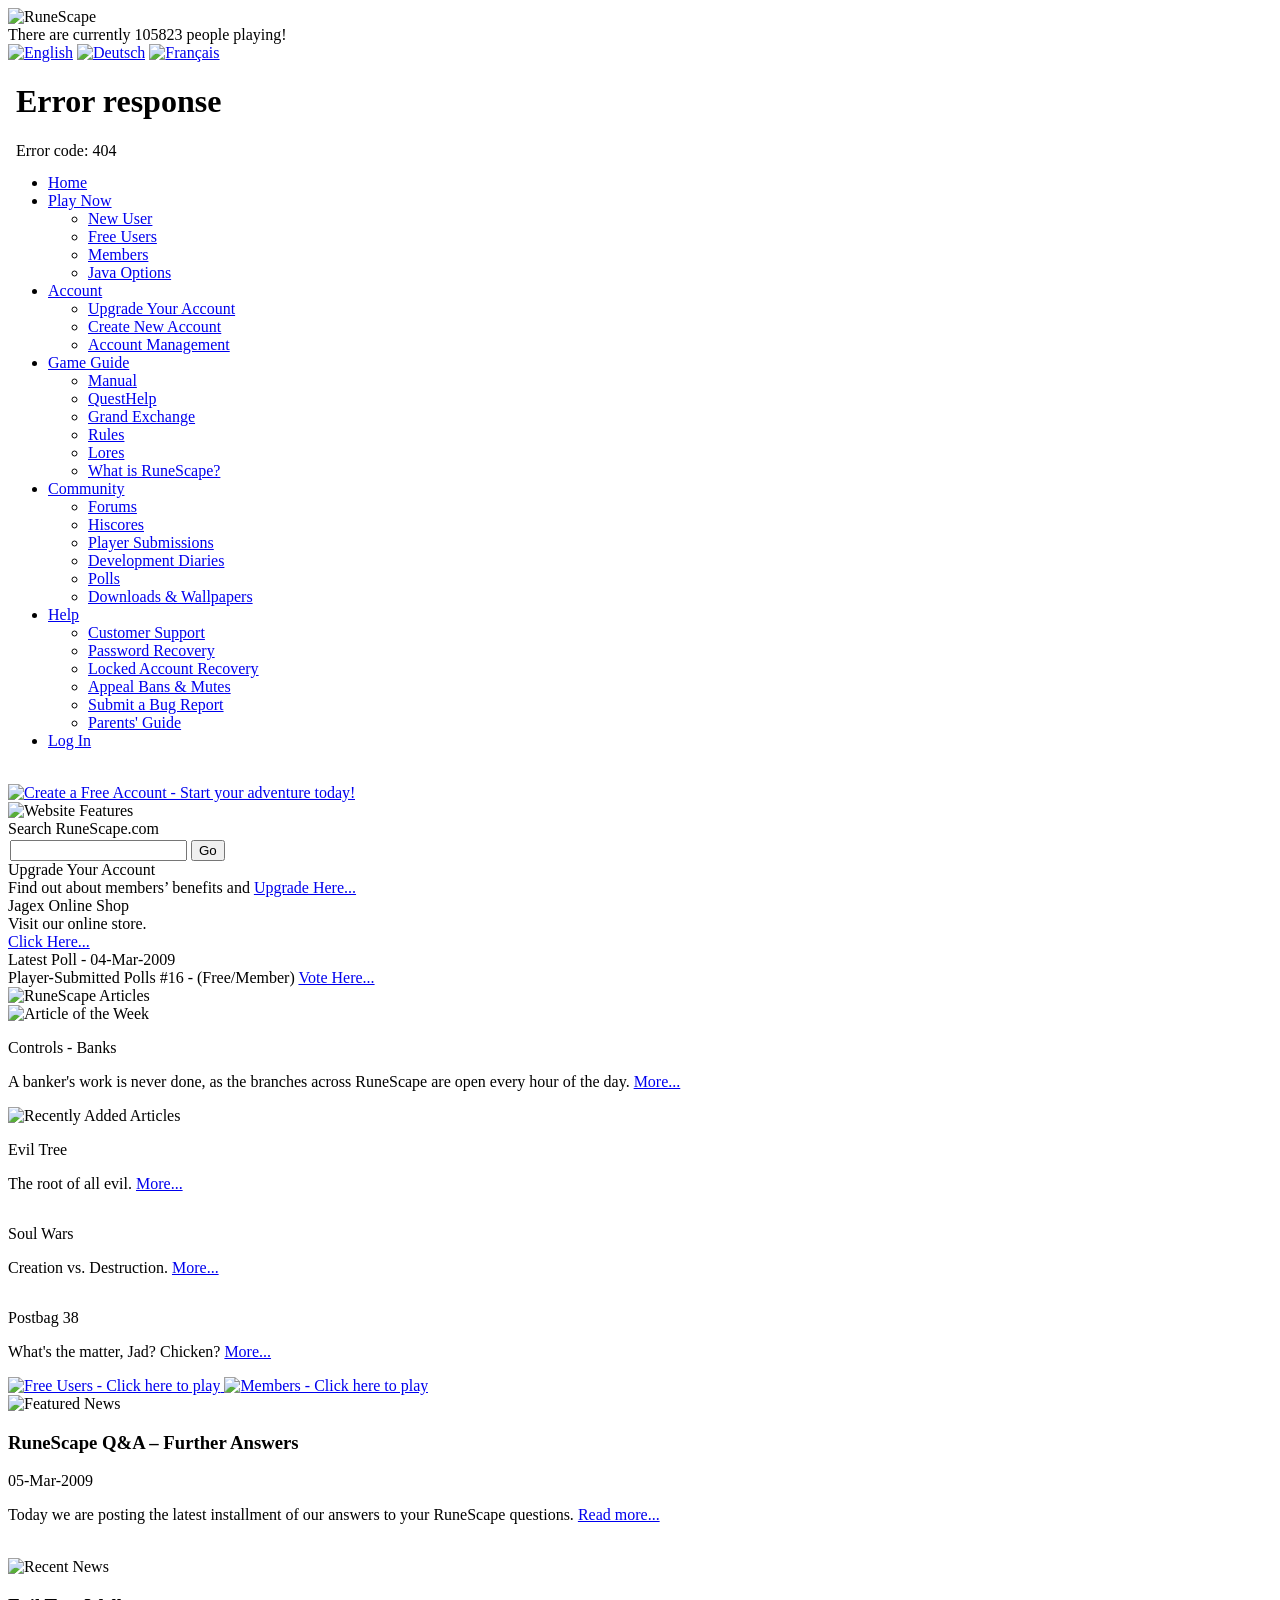
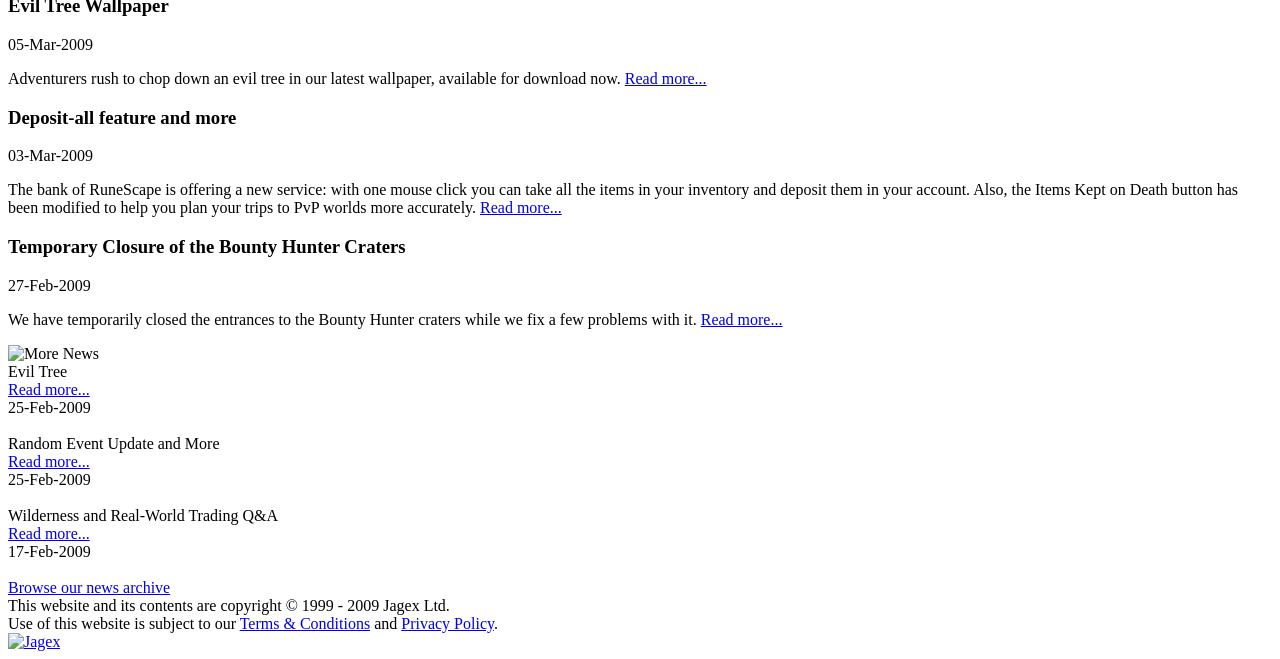
==== index.html @ 9a510274 "Add files via upload" ====
<!DOCTYPE html PUBLIC "-//W3C//DTD HTML 4.01 Transitional//EN" "http://www.w3.org/TR/html4/loose.dtd">
<html> 
 <head> <!-- Start Wayback Rewrite JS Include --> <!-- wbgrp-svc081.us.archive.org --> 
  <script type="text/javascript" src="wb-static/js/ait-client-rewrite.js"></script> 
  <script type="text/javascript">
	WB_wombat_Init("https://wayback.archive-it.org/all/", "20090305183759", "runescape.com");
</script> 
  <script type="text/javascript" src="static/AIT_Analytics.js" async></script> <!-- End Wayback Rewrite JS Include --> 
  <meta http-equiv="Content-Type" content="text/html; charset=utf-8"> 
  <meta http-equiv="Content-Language" content="
en, 
English
"> 
  <meta name="keywords" content="Runescape, Jagex, free, games, online, multiplayer, magic, spells, java, MMORPG, MPORPG, gaming"> 
  <meta name="description" content="RuneScape is a massive 3d multiplayer adventure, with monsters to kill, quests to complete, and treasure to win. You control your own character who will improve and become more powerful the more you play."> 
  <title>RuneScape - the massive online adventure game by Jagex Ltd.</title> 
  <style type="text/css">/*\*/@import url(css/global-10.css);/**/</style> 
  <style type="text/css">/*\*/@import url(css/home-8.css);/**/</style> 
  <script type="text/javascript">
 function h(o){o.getElementsByTagName('span')[0].className='shimHover';}
 function u(o){o.getElementsByTagName('span')[0].className='shim';}
</script> 
 </head> 
 <body id="navhome"> <!--
     FILE ARCHIVED ON 18:37:59 Mar 5, 2009 AND RETRIEVED FROM THE
     INTERNET ARCHIVE ON 14:01:36 Feb 22, 2021.
     JAVASCRIPT APPENDED BY WAYBACK MACHINE, COPYRIGHT INTERNET ARCHIVE.

     ALL OTHER CONTENT MAY ALSO BE PROTECTED BY COPYRIGHT (17 U.S.C.
     SECTION 108(a)(3)).

     urlKey=com,runescape)/
     resultUrl=index.html
     result.getCaptureTimestamp()=20090305183759
--> <!-- media player modal --> 
  <style>
#wm-media-curtain {
  display: none !important;
  width: 100vw !important;
  height: 100vh !important;
  grid-template-columns: 5% 90% 5%;
  z-index: 2000000001 !important;
  background-color: #000000f7 !important;
  line-height:normal !important;
  padding: 0 !important;
  color: #000 !important;
  position: fixed !important;
  top: 0 !important;
  left: 0 !important;
  font-size: medium !important;
  font-family: sans-serif !important;
  font-weight: normal !important;
}
#wm-media-prev, #wm-media-next {
  align-self: center !important;
  justify-self: center !important;
  color: #fff !important;
  font-size: 3rem !important;
  opacity: 0.3 !important;
}
#wm-media-prev {
  grid-column: 1 !important;
  grid-row: 1 / 3 !important;
  cursor: pointer !important;
}
#wm-media-next {
  grid-column: 3 !important;
  grid-row: 1 / 3 !important;
  cursor: pointer !important;
}
#wm-media-close-button {
  align-self: start !important;
  justify-self: center !important;
  color: #fff !important;
  font-size: 3rem !important;
  opacity: 0.3 !important;
  grid-column: 3 !important;
  grid-row: 1 !important;
  cursor: pointer !important;
}
#wm-media-close-button:hover, #wm-media-close-button:active,
#wm-media-close-button:focus, #wm-media-prev:hover,
#wm-media-prev:active, #wm-media-prev:focus, #wm-media-next:hover,
#wm-media-next:active, #wm-media-next:focus {
  opacity: 0.9 !important;
}
#wm-media-player-container {
  align-self: center !important;
  justify-self: center !important;
  color: #fff !important;
  grid-row: 1 / 3 !important;
  grid-column: 2 !important;
}
#wm-media-player {
}
#wm-media-page-number {
  align-self: end !important;
  justify-self: center !important;
  color: #fff !important;
  grid-row: 2 !important;
  grid-column: 2 !important;
  padding-bottom: 3vh !important;
}
#wm-media-title, #wm-media-description {
  /* width: 50vw !important; */
  margin: 1em auto !important;
}
#wm-media-title {
  font-weight: bold !important;
}
</style> 
  <div id="wm-media-curtain"> 
   <div id="wm-media-prev" onclick="__wmMediaPrev()">
    &lt;
   </div> 
   <div id="wm-media-player-container"> 
    <div id="wm-media-title">
     &nbsp;
    </div> 
    <div id="wm-media-player">
     &nbsp;
    </div> 
    <div id="wm-media-description">
     &nbsp;
    </div> 
   </div> 
   <div id="wm-media-page-number">
    &nbsp;
   </div> 
   <div id="wm-media-close-button" onclick="document.getElementById('wm-media-curtain').style.setProperty('display', 'none', 'important')">
     ×
   </div> 
   <div id="wm-media-next" onclick="__wmMediaNext()">
    &gt;
   </div> 
  </div>   
  <script type="text/javascript" src="wb-static/js/timeshift.js"></script> 
  <script type="text/javascript">
//TimeShift.setTime(1236278279000);
//Date = TimeShift.Date;
</script> 
  <script type="text/javascript">
//<![CDATA[
    //lazily loading AIT metadata link generation script
    var lazyLoader = function(evt)
    {   
              
            document.getElementById('lazyScript').src = 'https://partner.archive-it.org/metadata_link/1231/http%3A%2F%2Frunescape.com%2F';
        
    };

    //ie8 and below do not support addEventListener
    if (navigator.appName.indexOf('MSIE 7') > 0){
    //alert("msie");
    }

    if (window.addEventListener){
        window.addEventListener("load", lazyLoader, true);      
    } else if (window.attachEvent){
        window.attachEvent("onload", lazyLoader);
    }
//]]>    
</script>  
  <script type="text/javascript" src="wb-static/js/disclaim-element.js"></script> 
  <script type="text/javascript">
  var disclaimBanner = document.getElementById("wm-disclaim");
  if(disclaimBanner != null) {
    disclaimElement(disclaimBanner);
  }
</script> 
  <script>
//fix up banner in case it is moved down by replayed JS - for https://webarchive.jira.com/browse/ARI-3982

function fixUpWBBanner() {
    var wb_banner = document.getElementById("wm-disclaim");

    if (wb_banner) {
        if (document.body.firstChild !== wb_banner) {
            document.body.insertBefore(wb_banner, document.body.firstChild);
        }
    }
}

setInterval(fixUpWBBanner, 2000);
</script> 
  <script>
var __wmAllMedia = [];
var __wmArchivedMedia = [];
var __wmPlayerIndex = -1;

function __wmMediaNext() {
  if (__wmPlayerIndex + 1 < __wmArchivedMedia.length) {
    __wmPlayerIndex++;
    __wmUpdateTheaterState();
  }
}

function __wmMediaPrev() {
  if (__wmPlayerIndex > 0) {
    __wmPlayerIndex--;
    __wmUpdateTheaterState();
  }
}

function __wmUpdateTheaterState() {
  var activeMedia = __wmArchivedMedia[__wmPlayerIndex];

  if (activeMedia.title) {
    document.getElementById("wm-media-title").textContent = activeMedia.title;
  }
  if (activeMedia.description) {
    document.getElementById("wm-media-description").textContent = activeMedia.description;
  }
  document.getElementById("wm-media-page-number").textContent =
    (__wmPlayerIndex + 1) + " of " + __wmArchivedMedia.length;

  var newPlayerE;
  if (activeMedia.isAudio) {
    newPlayerE = document.createElement("audio");
  } else {
    newPlayerE = document.createElement("video");
    if (activeMedia.wbThumb) {
      newPlayerE.setAttribute("poster", activeMedia.wbThumb);
    }
    newPlayerE.addEventListener("loadeddata", function(e) {
      document.getElementById("wm-media-title").style.setProperty("width", newPlayerE.videoWidth + "px", "important");
      document.getElementById("wm-media-description").style.setProperty("width", newPlayerE.videoWidth + "px", "important");
    });
  }
  newPlayerE.id = "wm-media-player";
  newPlayerE.setAttribute("controls", "true");

  var oldPlayerE = document.getElementById("wm-media-player");

  newPlayerE.addEventListener("error", function(e) {
    if (newPlayerE.error) { // sometimes this event fires for no reason???
      var errorE = document.createElement("div");
      errorE.id = "wm-media-player";
      errorE.textContent = "Failed to load media (it may not have been captured). ";
      var linkE = document.createElement("a");
      linkE.setAttribute("href", activeMedia.wbUrl);
      linkE.textContent = "Details";
      errorE.appendChild(linkE);
      var oldPlayerE = document.getElementById("wm-media-player");
      oldPlayerE.parentElement.replaceChild(errorE, oldPlayerE);
    }
  });

  newPlayerE.src = activeMedia.wbUrl;
  var oldPlayerE = document.getElementById("wm-media-player");
  oldPlayerE.parentElement.replaceChild(newPlayerE, oldPlayerE);

  if (__wmPlayerIndex > 0) {
    document.getElementById("wm-media-prev").style.setProperty("display", "initial", "important");
  } else {
    document.getElementById("wm-media-prev").style.setProperty("display", "none", "important");
  }

  if (__wmPlayerIndex + 1 < __wmArchivedMedia.length) {
    document.getElementById("wm-media-next").style.setProperty("display", "initial", "important");
  } else {
    document.getElementById("wm-media-next").style.setProperty("display", "none", "important");
  }
}

(function() {
  var mediaInfoLoaded = false;
  var mediaPlaced = false;
  var pageUrl = 'index.html';
  var ydlJsonUrl = '//wayback.archive-it.org/all/20090305183759/youtube-dl:http://runescape.com/';
  var totalAudio;
  var totalVideo;
  var archivedAudio;
  var archivedVideo;

  function countEndingDots(s) {
    var i = s.length - 1;
    var count = 0;
    while (i >= 0 && s[i] == '.') {
      count += 1;
      i -= 1;
    }
    return count;
  }

  function updateButtonWhileLoading() {
    var oldText = document.getElementById('wm-media-button').textContent;
    var oldDots = countEndingDots(oldText);
    var newText;
    if (oldDots >= 3) {
      newText = oldText.substring(0, oldText.length - oldDots);
    } else {
      newText = oldText + ".";
    }
    document.getElementById('wm-media-button').textContent = newText;

  }
  var buttonUpdater = setInterval(updateButtonWhileLoading, 500);

  function finalizeButton() {
    clearInterval(buttonUpdater);
    // "Found 5 archived media items out of 5 total in page. Play Archived Media"
    var text = "Found " + __wmArchivedMedia.length + " archived media "
      + (__wmArchivedMedia.length == 1 ? "item" : "items") + " out of "
      + __wmAllMedia.length + " total on this page. ";
    var e = document.getElementById("wm-media-button");
    e.textContent = text;
    e.style.setProperty("color", "#000", "important");
    if (__wmArchivedMedia && __wmArchivedMedia.length) {
      var playE = document.createElement("span");
      playE.textContent = "▶️";
      playE.style.setProperty("cursor", "pointer", "important");
      playE.addEventListener("click", function(e) {
        document.getElementById("wm-media-curtain").style.setProperty("display", "grid", "important");
      });
      e.appendChild(playE);
    }
  }

  function placeMediaOnPageIfReady(e) {
    console.log(e.type + " document.readyState=" + document.readyState);
    if (e.type === "mediaInfoLoaded") {
      mediaInfoLoaded = true;
    }
    if (!mediaPlaced && mediaInfoLoaded && document.readyState === "complete") {
      mediaPlaced = true;
      if (__wmArchivedMedia && __wmArchivedMedia.length) {
        placeMediaOnPage(__wmArchivedMedia)
      }
    }
  }
  document.addEventListener("mediaInfoLoaded", placeMediaOnPageIfReady);
  document.addEventListener("readystatechange", placeMediaOnPageIfReady);

  function prepareMedia() {
    window.fetch(ydlJsonUrl)
      .then(function(response) {
        return response.json();
      })
      .catch(function(e) {
        return null;
      })
      .then(function(ydlJson) {
        if (ydlJson) {
          __wmAllMedia = enumerateMedia(ydlJson);
        }
        return __wmAllMedia;
      })
      .then(function(allMedia) {
        var allMediaPromises = [];
        if (allMedia && allMedia.length) {
          allMediaPromises = checkIfArchived(allMedia);
        }
        return allMediaPromises;
      })
      .then(function(allMedia) {   // promises are resolved now
        __wmAllMedia = allMedia;
        if (allMedia && allMedia.length) {
          __wmArchivedMedia = allMedia.filter(m => m.isArchived);
        }
        document.dispatchEvent(new Event("mediaInfoLoaded"));
        return __wmArchivedMedia;
      })
      .then(function(archivedMedia) {
        if (archivedMedia && archivedMedia.length) {
          __wmPlayerIndex = 0;
          __wmUpdateTheaterState();
        }
        return archivedMedia;
      })
      .then(function(archivedMedia) {
        finalizeButton();
      })
      .catch(function(err) {
        console.warn("error loading or setting up media stuff", err);
      });

    document.addEventListener('keydown', function(e) {
      if (e.keyCode == 27) { // esc
        document.getElementById('wm-media-curtain').style.setProperty('display', 'none', 'important');
      } else if (e.keyCode == 37) { // left
        __wmMediaPrev();
      } else if (e.keyCode == 39) { // right
        __wmMediaNext();
      }
    });
  }

  function enumerateMedia(ydlJson) {
    var entries = ydlJson.entries || [ydlJson];
    var media = [];

    for (var i = 0; i < entries.length; i++) {
      var entry = entries[i];
      var url = entry.url;
      if (entry.protocol != "https" && entry.protocol != "http") {
        var nnnnn = String(i + 1).padStart(5, "0");
        url = "youtube-dl:" + nnnnn + ":" + pageUrl;
      }
      media.push({
        liveUrl: url,
        wbUrl: ydlJsonUrl.replace(/youtube-dl:.*/, url),
        isAudio: entry.format && entry.format.includes("audio only"),
        width: entry.width,
        height: entry.height,
        wbThumb: ydlJsonUrl.replace(/youtube-dl:.*/, entry.thumbnail),
        title: entry.title,
        description: entry.description
      });
    }

    return media;
  }

  /* sets isArchived: true/false for each media element */
  function checkIfArchived(media) {
    var promises = [];
    for (var i = 0; i < media.length; i++) {
      var promise = (function(mediaItem) {
        return window.fetch(mediaItem.wbUrl, {method: "HEAD"})
          .then(function(response) {
            mediaItem.isArchived = response.ok;
            return mediaItem;
          });
      })(media[i]);
      promises.push(promise);
    }
    var allPromise = Promise.all(promises); // wait for all to resolve
    return allPromise;
  }

  function findElementsToReplace() {
    var result = [];
    var elements = document.querySelectorAll("audio,video,object,embed,iframe");
    for (var i = 0; i < elements.length; i++) {
      var e = elements[i];
      if (e.id == "wm-media-player") {
        continue; // don't replace lightbox player!
      } else if (e.tagName == "IFRAME") {
        if (e.src.indexOf("youtube.com/embed/") > 0 || e.src.indexOf("player.vimeo.com/video") > 0) {
          result.push(e);
        }
      } else {
        result.push(e);
      }
    }
    return result;
  }

  function placeMediaOnPage(media) {
    var elementsToReplace = findElementsToReplace();
    for (var i = 0; i < elementsToReplace.length && i < media.length; i++) {
      if (!media[i].isArchived)
        continue;

      var mediaE = document.createElement(!media[i].isAudio ? "video" : "audio");
      mediaE.setAttribute("controls", "true");
      // mediaE.setAttribute("style", "width: 100%; height: 100%");
      mediaE.setAttribute("style", "width: 100%; height: auto");
      mediaE.src = media[i].wbUrl;

      elementsToReplace[i].parentElement.replaceChild(mediaE, elementsToReplace[i]);
    }
  }

  prepareMedia();
})();

</script> <a name="top"></a> 
  <div id="scroll"> 
   <div id="head"> 
    <div id="headOrangeTop"></div> 
    <img src="img/main/layout/head_image_phoenix.jpg" alt="RuneScape"> 
    <div id="headImage">
     <a href="index.html" id="logo_select"></a> 
     <div id="player_no">
      There are currently 105823 people playing!
     </div> 
     <div id="lang"> <a href="index.html"><img alt="English" src="img/main/layout/en.gif"></a> <a href="l=1/index.html"><img alt="Deutsch" src="img/main/layout/de.gif"></a> <a href="l=2/index.html"><img alt="Français" src="img/main/layout/fr.gif"></a> 
     </div> 
    </div> 
    <div id="headOrangeBottom"></div> 
    <div id="headAdvert"> <iframe name="Advert" src="advert/banner-size-728.html" allowtransparency="true" width="766" height="96" scrolling="no" frameborder="0"></iframe> 
    </div> 
    <div id="menubox"> 
     <ul id="menus"> 
      <li class="top"><a href="index.html" id="home" class="tl"><span class="ts">Home</span></a></li> 
      <li class="top"><a id="play" class="tl" href="game-m-0.html" onclick="this.href+='&amp;j=1';"><span class="ts">Play Now</span><!--[if gt IE 6]><!--></a><!--<![endif]--> <!--[if lte IE 6]><table><tr><td><![endif]--> 
       <ul> 
        <li><a href="create/index.html" class="fly"><span>New User</span></a></li> 
        <li><a href="game-m-0.html" onclick="this.href+='&amp;j=1';" class="fly"><span>Free Users</span></a></li> 
        <li><a href="game-m-1.html" onclick="this.href+='&amp;j=1';" class="fly"><span>Members</span></a></li> 
        <li><a href="options.html" class="fly"><span>Java Options</span></a></li> 
       </ul> <!--[if lte IE 6]></td></tr></table></a><![endif]--> </li> 
      <li class="top"><a id="account" class="tl" href="account_management.html"><span class="ts">Account</span><!--[if gt IE 6]><!--></a><!--<![endif]--> <!--[if lte IE 6]><table><tr><td><![endif]--> 
       <ul> 
        <li><a href="members/members.html" class="fly"><span>Upgrade Your Account</span></a></li> 
        <li><a href="create/index.html" class="fly"><span>Create New Account</span></a></li> 
        <li><a href="account_management.html" class="fly"><span>Account Management</span></a></li> 
       </ul> <!--[if lte IE 6]></td></tr></table></a><![endif]--> </li> 
      <li class="top"><a id="guide" class="tl" href="kbase/view-guid-manual.html"><span class="ts">Game Guide</span><!--[if gt IE 6]><!--></a><!--<![endif]--> <!--[if lte IE 6]><table><tr><td><![endif]--> <!--[if lte IE 6]><iframe src="#"></iframe><![endif]--> 
       <ul> 
        <li><a href="kbase/view-guid-manual.html" class="fly"><span>Manual</span></a></li> 
        <li><a href="questhelp/index.html" class="fly"><span>QuestHelp</span></a></li> 
        <li><a href="itemdb-rs/frontpage.html" class="fly"><span>Grand Exchange</span></a></li> 
        <li><a href="kbase/view-guid-rules_of_conduct.html" class="fly"><span>Rules</span></a></li> 
        <li><a href="kbase/view-guid-lore.html" class="fly"><span>Lores</span></a></li> 
        <li><a href="what_is_runescape.html" class="fly"><span>What is RuneScape?</span></a></li> 
       </ul> <!--[if lte IE 6]></td></tr></table></a><![endif]--> </li> 
      <li class="top"><a id="community" class="tl" href="forum/forums.html"><span class="ts">Community</span><!--[if gt IE 6]><!--></a><!--<![endif]--> <!--[if lte IE 6]><table><tr><td><![endif]--> <!--[if lte IE 6]><iframe src="#"></iframe><![endif]--> 
       <ul> 
        <li><a href="forum/forums.html" class="fly"><span>Forums</span></a></li> 
        <li><a href="hiscore/hiscores.html" class="fly"><span>Hiscores</span></a></li> 
        <li><a href="kbase/view-guid-Player_Submissions.html" class="fly"><span>Player Submissions</span></a></li> 
        <li><a href="kbase/view-guid-Dev_Diary.html" class="fly"><span>Development Diaries</span></a></li> 
        <li><a href="poll/index.html" class="fly"><span>Polls</span></a></li> 
        <li><a href="kbase/view-guid-Downloads_and_Wallpapers.html" class="fly"><span>Downloads &amp; Wallpapers</span></a></li> 
       </ul> <!--[if lte IE 6]></td></tr></table></a><![endif]--> </li> 
      <li class="top"><a id="help" class="tl" href="kbase/view-guid-Customer_Support.html"><span class="ts">Help</span><!--[if gt IE 6]><!--></a><!--<![endif]--> <!--[if lte IE 6]><table><tr><td><![endif]--> <!--[if lte IE 6]><iframe src="#"></iframe><![endif]--> 
       <ul> 
        <li><a href="kbase/view-guid-Customer_Support.html" class="fly"><span>Customer Support</span></a></li> 
        <li><a href="redirect.html%3Fmod=www&amp;dest=loginapplet/loginapplet-mod-accountappeal-amp;dest-passwordchoice.html.html" class="fly"><span>Password Recovery</span></a></li> 
        <li><a href="redirect.html%3Fmod=www&amp;dest=loginapplet/loginapplet-mod-accountappeal-amp;dest-lockchoice.html.html" class="fly"><span>Locked Account Recovery</span></a></li> 
        <li><a href="redirect-mod-offenceappeal-amp;dest-viewoffencehistory.html.html" class="fly"><span>Appeal Bans &amp; Mutes</span></a></li> 
        <li><a href="bugtracker-v4/index.html" class="fly"><span>Submit a Bug Report</span></a></li> 
        <li><a href="parents.html" class="fly"><span>Parents' Guide</span></a></li> 
       </ul> <!--[if lte IE 6]></td></tr></table></a><![endif]--> </li> 
      <li class="top"><a href="loginapplet/login-mod-www-amp;ssl-0-amp;dest-.html" id="login" class="tl"><span class="ts">Log In</span></a></li> 
     </ul> 
     <br class="clear"> 
    </div> 
   </div> 
   <div id="content"> 
    <div id="left"> <a href="create/index.html" class="createbutton" onmouseover="h(this)" onmouseout="u(this)"> <img src="img/main/home/create.jpg" alt="Create a Free Account - Start your adventure today!"> <span class="shim"></span> </a> 
     <div id="features"> 
      <div class="narrowHeader">
       <img src="img/main/titles/websitefeatures.png" alt="Website Features">
      </div> 
      <div class="section"> 
       <div class="feature"> 
        <img src="img/main/home/feature_kbsearch_icon.jpg" alt=""> 
        <div class="featureTitle">
         Search RuneScape.com
        </div> 
        <div class="featureDesc" style="padding: 2px 2px 0"> 
         <form action="kbase/search.html"> 
          <input type="hidden" name="keywords_chk" value="1"> 
          <input type="hidden" name="body_chk" value="1"> 
          <input type="hidden" name="title_chk" value="1"> 
          <input type="hidden" name="description_chk" value="1"> 
          <div class="searchbar"> 
           <input id="kbsearch_in" name="search_query" maxlength="300" type="text"> 
           <input id="kbsearch_button" type="submit" value="Go"> 
          </div> 
         </form> 
        </div> 
       </div> 
       <div class="feature"> <a href="members/members.ws"><img src="img/main/home/feature_upgrade_icon.jpg" alt=""></a> 
        <div class="featureTitle">
         Upgrade Your Account
        </div> 
        <div class="featureDesc">
         Find out about members’ benefits and <a href="members/members.ws">Upgrade Here...</a>
        </div> 
       </div> 
       <div class="feature"> <a href="http://www.jagexstore.com/" target="_blank" onclick="javascript: try { pageTracker._trackPageview('/outgoing/www.jagexstore.com/'); } catch(err){}"> <img src="img/main/home/feature_shop_icon.jpg" alt=""> </a> 
        <div class="featureTitle">
         Jagex Online Shop
        </div> 
        <div class="featureDesc">
         Visit our online store.
         <br> <a href="http://www.jagexstore.com/" target="_blank" onclick="javascript: try { pageTracker._trackPageview('/outgoing/www.jagexshop.com/'); } catch(err){}"> Click Here... </a>
        </div> 
       </div> 
       <div class="feature"> <a href="poll/latestpoll.html"><img src="img/main/home/feature_poll_icon.jpg" alt=""></a> 
        <div class="featureTitle">
         Latest Poll - 04-Mar-2009
        </div> 
        <div class="featureDesc">
          Player-Submitted Polls #16 - (Free/Member) <a href="poll/latestpoll.html">Vote Here...</a> 
        </div> 
       </div> 
      </div> 
     </div> 
     <div id="articles"> 
      <div class="narrowHeader">
       <img src="img/main/titles/runescapearticles.png" alt="RuneScape Articles">
      </div> 
      <div class="section"> 
       <div class="articlesBody"> 
        <div class="articlesTitle">
         <img alt="Article of the Week" src="img/main/home/aow_title.png">
        </div> 
        <div class="aowBody">
         <div class="aowHeight"> 
          <div class="aowImage">
           <a href="kbase/viewarticle-article_id-2005.html"><img src="img/main/kbase/aow_icons/quests.jpg" alt=""></a>
          </div> 
          <p class="aowTitle">Controls - Banks</p> 
          <p>A banker's work is never done, as the branches across RuneScape are open every hour of the day. <a href="kbase/viewarticle-article_id-2005.html">More...</a></p> 
         </div>
        </div> 
        <div class="articlesTitle">
         <img alt="Recently Added Articles" src="img/main/home/raa_title.png">
        </div> 
        <div class="raaBody first"> <a href="kbase/viewarticle-article_id-908.html"> <img src="img/main/kbase/raa_icons/diversions.jpg" alt=""></a> 
         <p class="aowTitle">Evil Tree</p> 
         <p>The root of all evil. <a href="kbase/viewarticle-article_id-908.html">More...</a></p> 
        </div> 
        <div class="raaBody"> <a href="kbase/viewarticle-article_id-907.html"> <img src="img/main/kbase/raa_icons/minigames.jpg" alt=""></a> 
         <p class="aowTitle">Soul Wars</p> 
         <p>Creation vs. Destruction. <a href="kbase/viewarticle-article_id-907.html">More...</a></p> 
        </div> 
        <div class="raaBody"> <a href="kbase/viewarticle-article_id-878.html"> <img src="img/main/kbase/raa_icons/miscguides.jpg" alt=""></a> 
         <p class="aowTitle">Postbag 38</p> 
         <p>What's the matter, Jad? Chicken? <a href="kbase/viewarticle-article_id-878.html">More...</a></p> 
        </div> 
       </div> 
       <div class="articlesFooter"></div> 
      </div> 
     </div> 
    </div> 
    <div id="right"> 
     <div id="buttons"> <a href="game-m-0.html" onclick="this.href+='&amp;j=1';" class="freebutton" onmouseover="h(this)" onmouseout="u(this)"> <img alt="Free Users - Click here to play" src="img/main/home/free.png"> <span class="shim"></span> </a> <a href="game-m-1.html" onclick="this.href+='&amp;j=1';" class="memberbutton" onmouseover="h(this)" onmouseout="u(this)"> <img alt="Members - Click here to play" src="img/main/home/member.png"> <span class="shim"></span> </a> 
     </div> 
     <div id="latestcontent"> 
      <div class="sectionHeader"> 
       <div class="left"> 
        <div class="right"> 
         <div class="plaque"> 
          <img src="img/main/titles/featurednews.png" alt="Featured News"> 
         </div> 
        </div> 
       </div> 
      </div> 
      <div class="section"> 
       <div class="sectionBody">
        <div class="sectionHeight"> 
         <div class="newsTitle"> 
          <h3>RuneScape Q&amp;A – Further Answers</h3> <span>05-Mar-2009</span> 
         </div> <a href="news/newsitem-id-1709.html"> 
          <div class="newsImage"> 
           <img src="news/img/Large/general_rs.jpg" alt=""> 
          </div> </a> 
         <div class="newsDesc"> 
          <p>Today we are posting the latest installment of our answers to your RuneScape questions. <a href="news/newsitem-id-1709.html">Read more...</a></p> 
         </div> 
         <br class="clear"> 
        </div>
       </div> 
      </div> 
     </div> 
     <div id="recentnews"> 
      <div class="sectionHeader"> 
       <div class="left"> 
        <div class="right"> 
         <div class="plaque"> 
          <img src="img/main/titles/recentnews.png" alt="Recent News"> 
         </div> 
        </div> 
       </div> 
      </div> 
      <div class="section"> 
       <div class="sectionBody first"> 
        <div class="recentNews"> 
         <div class="newsTitle"> 
          <h3>Evil Tree Wallpaper</h3> <span>05-Mar-2009</span> 
         </div> <a href="news/newsitem-id-1705.html">
          <div class="newsIcon">
           <img src="img/news/icons/axe.jpg" alt="">
          </div></a> 
         <p>Adventurers rush to chop down an evil tree in our latest wallpaper, available for download now. <a href="news/newsitem-id-1705.html">Read more...</a></p> 
        </div> 
       </div> 
       <div class="sectionBody"> 
        <div class="recentNews"> 
         <div class="newsTitle"> 
          <h3>Deposit-all feature and more</h3> <span>03-Mar-2009</span> 
         </div> <a href="news/newsitem-id-1687.html">
          <div class="newsIcon">
           <img src="img/news/icons/bank.jpg" alt="">
          </div></a> 
         <p>The bank of RuneScape is offering a new service: with one mouse click you can take all the items in your inventory and deposit them in your account. Also, the Items Kept on Death button has been modified to help you plan your trips to PvP worlds more accurately. <a href="news/newsitem-id-1687.html">Read more...</a></p> 
        </div> 
       </div> 
       <div class="sectionBody"> 
        <div class="recentNews"> 
         <div class="newsTitle"> 
          <h3>Temporary Closure of the Bounty Hunter Craters</h3> <span>27-Feb-2009</span> 
         </div> <a href="news/newsitem-id-1697.html">
          <div class="newsIcon">
           <img src="img/news/icons/bountyhunter.jpg" alt="">
          </div></a> 
         <p>We have temporarily closed the entrances to the Bounty Hunter craters while we fix a few problems with it. <a href="news/newsitem-id-1697.html">Read more...</a></p> 
        </div> 
       </div> 
      </div> 
     </div> 
     <div id="morenews"> 
      <div class="sectionHeader"> 
       <div class="left"> 
        <div class="right"> 
         <div class="plaque"> 
          <img src="img/main/titles/morenews.png" alt="More News"> 
         </div> 
        </div> 
       </div> 
      </div> 
      <div class="section"> 
       <div class="sectionBody"> 
        <div class="more"> 
         <div class="moreTitle">
          Evil Tree
         </div> 
         <div class="moreMore">
          <a href="news/newsitem-id-1661.html">Read more...</a>
         </div> 
         <div class="moreDate">
          25-Feb-2009
         </div> 
         <br class="clear"> 
        </div> 
        <div class="more"> 
         <div class="moreTitle">
          Random Event Update and More
         </div> 
         <div class="moreMore">
          <a href="news/newsitem-id-1658.html">Read more...</a>
         </div> 
         <div class="moreDate">
          25-Feb-2009
         </div> 
         <br class="clear"> 
        </div> 
        <div class="more"> 
         <div class="moreTitle">
          Wilderness and Real-World Trading Q&amp;A
         </div> 
         <div class="moreMore">
          <a href="news/newsitem-id-1668.html">Read more...</a>
         </div> 
         <div class="moreDate">
          17-Feb-2009
         </div> 
         <br class="clear"> 
        </div> 
       </div> 
       <div class="moreArchive">
        <a href="news/list.html">Browse our news archive</a>
       </div> 
      </div> 
     </div> 
    </div> 
   </div> 
   <div id="footer">
    <div class="contain">
     <div class="footerdesc">
       This website and its contents are copyright © 1999 - 2009 Jagex Ltd.
      <br> Use of this website is subject to our <a href="terms/terms.html">Terms &amp; Conditions</a> and <a href="privacy/privacy.html">Privacy Policy</a>. 
     </div><a class="jagexlink" href="jagex.com/index.html" target="_blank"><img src="img/main/layout/jagex-1.png" alt="Jagex"></a>
    </div>
   </div> 
  </div> 
  <script type="text/javascript">
var gaJsHost=(("https:"==WB_wombat_self_location.protocol)?"https://":"http://www.");
document.write(unescape("%3Cscript src='"+gaJsHost+"google-analytics.com/ga.js' type='text/javascript'%3E%3C/script%3E"));
</script> 
  <script type="text/javascript">
try {
var pageTracker=_gat._getTracker("UA-2058817-2");
pageTracker._setDomainName("runescape.com");
pageTracker._initData();
pageTracker._trackPageview();
}catch(x){}
</script>  <!--
     FILE ARCHIVED ON 18:37:59 Mar 5, 2009 AND RETRIEVED FROM THE
     INTERNET ARCHIVE ON 14:01:36 Feb 22, 2021.
     JAVASCRIPT APPENDED BY WAYBACK MACHINE, COPYRIGHT INTERNET ARCHIVE.

     ALL OTHER CONTENT MAY ALSO BE PROTECTED BY COPYRIGHT (17 U.S.C.
     SECTION 108(a)(3)).
-->
 </body>
</html>
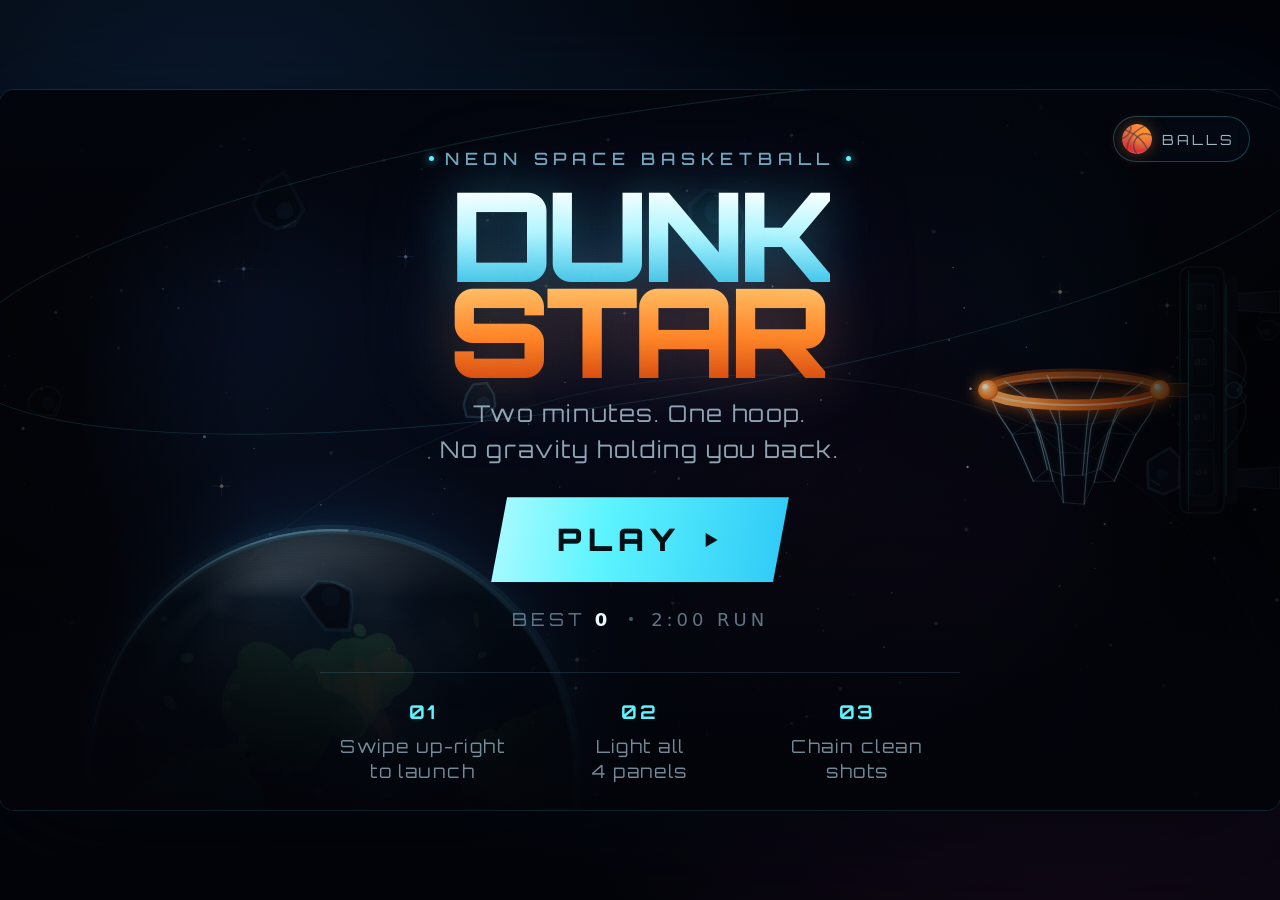
==== commit 465cc05f: "initial upload" ====
--- a/index.html
+++ b/index.html
@@ -1,784 +1,141 @@
-<!DOCTYPE html PUBLIC "-//W3C//DTD HTML 4.01 Transitional//EN" "http://www.w3.org/TR/html4/loose.dtd">
-<html> 
- <head> <!-- Start Wayback Rewrite JS Include --> <!-- wbgrp-svc081.us.archive.org --> 
-  <script type="text/javascript" src="wb-static/js/ait-client-rewrite.js"></script> 
-  <script type="text/javascript">
-	WB_wombat_Init("https://wayback.archive-it.org/all/", "20090305183759", "runescape.com");
-</script> 
-  <script type="text/javascript" src="static/AIT_Analytics.js" async></script> <!-- End Wayback Rewrite JS Include --> 
-  <meta http-equiv="Content-Type" content="text/html; charset=utf-8"> 
-  <meta http-equiv="Content-Language" content="
-en, 
-English
-"> 
-  <meta name="keywords" content="Runescape, Jagex, free, games, online, multiplayer, magic, spells, java, MMORPG, MPORPG, gaming"> 
-  <meta name="description" content="RuneScape is a massive 3d multiplayer adventure, with monsters to kill, quests to complete, and treasure to win. You control your own character who will improve and become more powerful the more you play."> 
-  <title>RuneScape - the massive online adventure game by Jagex Ltd.</title> 
-  <style type="text/css">/*\*/@import url(css/global-10.css);/**/</style> 
-  <style type="text/css">/*\*/@import url(css/home-8.css);/**/</style> 
-  <script type="text/javascript">
- function h(o){o.getElementsByTagName('span')[0].className='shimHover';}
- function u(o){o.getElementsByTagName('span')[0].className='shim';}
-</script> 
- </head> 
- <body id="navhome"> <!--
-     FILE ARCHIVED ON 18:37:59 Mar 5, 2009 AND RETRIEVED FROM THE
-     INTERNET ARCHIVE ON 14:01:36 Feb 22, 2021.
-     JAVASCRIPT APPENDED BY WAYBACK MACHINE, COPYRIGHT INTERNET ARCHIVE.
+<!DOCTYPE html>
+<html lang="en">
+<head>
+  <meta charset="utf-8">
+  <meta name="viewport" content="width=device-width, initial-scale=1, viewport-fit=cover, maximum-scale=1, user-scalable=no">
+  <meta name="theme-color" content="#04060f">
+  <meta name="color-scheme" content="dark">
+  <title>DUNKSTAR — Neon Space Basketball</title>
+  <link rel="stylesheet" href="./styles.css?v=11">
+</head>
+<body>
+  <div id="app">
+    <div id="stage">
+      <canvas id="game" width="1280" height="720" aria-label="Dunkstar arcade basketball court"></canvas>
 
-     ALL OTHER CONTENT MAY ALSO BE PROTECTED BY COPYRIGHT (17 U.S.C.
-     SECTION 108(a)(3)).
+      <div id="hud" class="hud hidden">
+        <div class="hud-top">
+          <div class="hud-timer">
+            <span class="hud-label">TIME</span>
+            <span id="timer" class="timer">2:00</span>
+            <div id="pips" class="pips" role="img" aria-label="Backboard panels lit: 0 of 4">
+              <i></i><i></i><i></i><i></i>
+            </div>
+          </div>
 
-     urlKey=com,runescape)/
-     resultUrl=index.html
-     result.getCaptureTimestamp()=20090305183759
---> <!-- media player modal --> 
-  <style>
-#wm-media-curtain {
-  display: none !important;
-  width: 100vw !important;
-  height: 100vh !important;
-  grid-template-columns: 5% 90% 5%;
-  z-index: 2000000001 !important;
-  background-color: #000000f7 !important;
-  line-height:normal !important;
-  padding: 0 !important;
-  color: #000 !important;
-  position: fixed !important;
-  top: 0 !important;
-  left: 0 !important;
-  font-size: medium !important;
-  font-family: sans-serif !important;
-  font-weight: normal !important;
-}
-#wm-media-prev, #wm-media-next {
-  align-self: center !important;
-  justify-self: center !important;
-  color: #fff !important;
-  font-size: 3rem !important;
-  opacity: 0.3 !important;
-}
-#wm-media-prev {
-  grid-column: 1 !important;
-  grid-row: 1 / 3 !important;
-  cursor: pointer !important;
-}
-#wm-media-next {
-  grid-column: 3 !important;
-  grid-row: 1 / 3 !important;
-  cursor: pointer !important;
-}
-#wm-media-close-button {
-  align-self: start !important;
-  justify-self: center !important;
-  color: #fff !important;
-  font-size: 3rem !important;
-  opacity: 0.3 !important;
-  grid-column: 3 !important;
-  grid-row: 1 !important;
-  cursor: pointer !important;
-}
-#wm-media-close-button:hover, #wm-media-close-button:active,
-#wm-media-close-button:focus, #wm-media-prev:hover,
-#wm-media-prev:active, #wm-media-prev:focus, #wm-media-next:hover,
-#wm-media-next:active, #wm-media-next:focus {
-  opacity: 0.9 !important;
-}
-#wm-media-player-container {
-  align-self: center !important;
-  justify-self: center !important;
-  color: #fff !important;
-  grid-row: 1 / 3 !important;
-  grid-column: 2 !important;
-}
-#wm-media-player {
-}
-#wm-media-page-number {
-  align-self: end !important;
-  justify-self: center !important;
-  color: #fff !important;
-  grid-row: 2 !important;
-  grid-column: 2 !important;
-  padding-bottom: 3vh !important;
-}
-#wm-media-title, #wm-media-description {
-  /* width: 50vw !important; */
-  margin: 1em auto !important;
-}
-#wm-media-title {
-  font-weight: bold !important;
-}
-</style> 
-  <div id="wm-media-curtain"> 
-   <div id="wm-media-prev" onclick="__wmMediaPrev()">
-    &lt;
-   </div> 
-   <div id="wm-media-player-container"> 
-    <div id="wm-media-title">
-     &nbsp;
-    </div> 
-    <div id="wm-media-player">
-     &nbsp;
-    </div> 
-    <div id="wm-media-description">
-     &nbsp;
-    </div> 
-   </div> 
-   <div id="wm-media-page-number">
-    &nbsp;
-   </div> 
-   <div id="wm-media-close-button" onclick="document.getElementById('wm-media-curtain').style.setProperty('display', 'none', 'important')">
-     ×
-   </div> 
-   <div id="wm-media-next" onclick="__wmMediaNext()">
-    &gt;
-   </div> 
-  </div>   
-  <script type="text/javascript" src="wb-static/js/timeshift.js"></script> 
-  <script type="text/javascript">
-//TimeShift.setTime(1236278279000);
-//Date = TimeShift.Date;
-</script> 
-  <script type="text/javascript">
-//<![CDATA[
-    //lazily loading AIT metadata link generation script
-    var lazyLoader = function(evt)
-    {   
-              
-            document.getElementById('lazyScript').src = 'https://partner.archive-it.org/metadata_link/1231/http%3A%2F%2Frunescape.com%2F';
-        
-    };
+          <div class="hud-score">
+            <span class="hud-label">SCORE</span>
+            <span id="score" class="score">0</span>
+            <span id="best-hud" class="hud-best">BEST 0</span>
+          </div>
 
-    //ie8 and below do not support addEventListener
-    if (navigator.appName.indexOf('MSIE 7') > 0){
-    //alert("msie");
-    }
+          <div class="hud-buttons">
+            <button id="btn-mute" class="icon-btn" type="button" aria-label="Mute sound" title="Sound">
+              <svg viewBox="0 0 24 24" aria-hidden="true">
+                <path class="spk" d="M4 9.5v5h3.4L13 19V5L7.4 9.5H4z"></path>
+                <path class="wave" d="M16.2 8.4a5 5 0 0 1 0 7.2M18.9 5.7a8.8 8.8 0 0 1 0 12.6"></path>
+                <path class="slash" d="M5 5l14 14"></path>
+              </svg>
+            </button>
+            <button id="btn-pause" class="icon-btn" type="button" aria-label="Pause game" title="Pause">
+              <svg viewBox="0 0 24 24" aria-hidden="true">
+                <path class="fill" d="M7 5h3.6v14H7zM13.4 5H17v14h-3.6z"></path>
+              </svg>
+            </button>
+          </div>
+        </div>
 
-    if (window.addEventListener){
-        window.addEventListener("load", lazyLoader, true);      
-    } else if (window.attachEvent){
-        window.attachEvent("onload", lazyLoader);
-    }
-//]]>    
-</script>  
-  <script type="text/javascript" src="wb-static/js/disclaim-element.js"></script> 
-  <script type="text/javascript">
-  var disclaimBanner = document.getElementById("wm-disclaim");
-  if(disclaimBanner != null) {
-    disclaimElement(disclaimBanner);
-  }
-</script> 
-  <script>
-//fix up banner in case it is moved down by replayed JS - for https://webarchive.jira.com/browse/ARI-3982
+        <div class="streak" id="streak">
+          <div class="streak-top">
+            <span id="streak-name">CLEAN SHOT</span>
+            <span id="streak-mult">×1.0</span>
+          </div>
+          <div class="streak-track"><div id="streak-fill"></div></div>
+        </div>
 
-function fixUpWBBanner() {
-    var wb_banner = document.getElementById("wm-disclaim");
+        <div id="powerups" class="powerups" aria-live="polite"></div>
 
-    if (wb_banner) {
-        if (document.body.firstChild !== wb_banner) {
-            document.body.insertBefore(wb_banner, document.body.firstChild);
-        }
-    }
-}
+        <div id="hint" class="hint">
+          <span class="hint-arrow">&#8599;</span>
+          <span>DRAG TO AIM &middot; RELEASE TO SHOOT</span>
+        </div>
+      </div>
 
-setInterval(fixUpWBBanner, 2000);
-</script> 
-  <script>
-var __wmAllMedia = [];
-var __wmArchivedMedia = [];
-var __wmPlayerIndex = -1;
+      <div id="callout" class="callout hidden" aria-live="assertive">
+        <span id="callout-main" class="callout-main"></span>
+        <span id="callout-sub" class="callout-sub"></span>
+      </div>
 
-function __wmMediaNext() {
-  if (__wmPlayerIndex + 1 < __wmArchivedMedia.length) {
-    __wmPlayerIndex++;
-    __wmUpdateTheaterState();
-  }
-}
+      <div id="flash" class="flash"></div>
 
-function __wmMediaPrev() {
-  if (__wmPlayerIndex > 0) {
-    __wmPlayerIndex--;
-    __wmUpdateTheaterState();
-  }
-}
+      <div id="screens" class="screens">
+        <section id="title-screen" class="screen screen-title">
+          <button id="btn-balls" class="title-ball-btn" type="button" aria-haspopup="dialog" aria-controls="balls-screen">
+            <img src="./assets/basketball.png" alt="">
+            <span>BALLS</span>
+          </button>
+          <div class="title-orbit" aria-hidden="true"></div>
+          <div class="title-content">
+            <div class="eyebrow"><span class="eyebrow-dot"></span>NEON SPACE BASKETBALL<span class="eyebrow-dot"></span></div>
+            <h1 class="logo" aria-label="Dunkstar"><span class="logo-dunk">DUNK</span><span class="logo-star">STAR</span></h1>
+            <p class="tagline">Two minutes. One hoop.<br>No gravity holding you back.</p>
+            <button id="btn-play" class="cta" type="button">
+              <span>PLAY</span>
+              <svg viewBox="0 0 24 24" aria-hidden="true"><path class="fill" d="M8 5.5l11 6.5-11 6.5z"></path></svg>
+            </button>
+            <div class="title-meta">
+              <span>BEST <b id="best-title">0</b></span>
+              <span class="sep"></span>
+              <span>2:00 RUN</span>
+            </div>
+            <div class="how">
+              <div class="how-item"><b>01</b><span>Swipe up-right<br>to launch</span></div>
+              <div class="how-item"><b>02</b><span>Light all<br>4 panels</span></div>
+              <div class="how-item"><b>03</b><span>Chain clean<br>shots</span></div>
+            </div>
+          </div>
+        </section>
 
-function __wmUpdateTheaterState() {
-  var activeMedia = __wmArchivedMedia[__wmPlayerIndex];
+        <section id="balls-screen" class="screen screen-overlay hidden" role="dialog" aria-modal="true" aria-labelledby="balls-title">
+          <div class="panel panel-balls">
+            <div class="eyebrow">YOUR LOCKER</div>
+            <h2 id="balls-title" class="panel-title">SELECT BALL</h2>
+            <div id="ball-grid" class="ball-grid"></div>
+            <p id="ball-note" class="ball-note">MORE BALLS COMING SOON</p>
+            <button id="btn-balls-back" class="ghost-btn" type="button">BACK</button>
+          </div>
+        </section>
 
-  if (activeMedia.title) {
-    document.getElementById("wm-media-title").textContent = activeMedia.title;
-  }
-  if (activeMedia.description) {
-    document.getElementById("wm-media-description").textContent = activeMedia.description;
-  }
-  document.getElementById("wm-media-page-number").textContent =
-    (__wmPlayerIndex + 1) + " of " + __wmArchivedMedia.length;
+        <section id="results-screen" class="screen screen-overlay hidden">
+          <div class="panel">
+            <div class="eyebrow">FINAL BUZZER</div>
+            <h2 class="panel-title">TIME</h2>
+            <div class="result-score" id="result-score">0</div>
+            <div class="new-best hidden" id="new-best">NEW PERSONAL BEST</div>
+            <div class="stats">
+              <div class="stat"><span>BASKETS</span><b id="stat-baskets">0</b></div>
+              <div class="stat"><span>ACCURACY</span><b id="stat-accuracy">0%</b></div>
+              <div class="stat"><span>BEST CLEAN</span><b id="stat-streak">0</b></div>
+              <div class="stat"><span>BEST SCORE</span><b id="stat-best">0</b></div>
+            </div>
+            <button id="btn-again" class="cta" type="button"><span>PLAY AGAIN</span></button>
+            <button id="btn-menu" class="ghost-btn" type="button">MENU</button>
+          </div>
+        </section>
 
-  var newPlayerE;
-  if (activeMedia.isAudio) {
-    newPlayerE = document.createElement("audio");
-  } else {
-    newPlayerE = document.createElement("video");
-    if (activeMedia.wbThumb) {
-      newPlayerE.setAttribute("poster", activeMedia.wbThumb);
-    }
-    newPlayerE.addEventListener("loadeddata", function(e) {
-      document.getElementById("wm-media-title").style.setProperty("width", newPlayerE.videoWidth + "px", "important");
-      document.getElementById("wm-media-description").style.setProperty("width", newPlayerE.videoWidth + "px", "important");
-    });
-  }
-  newPlayerE.id = "wm-media-player";
-  newPlayerE.setAttribute("controls", "true");
+        <section id="pause-screen" class="screen screen-overlay hidden">
+          <div class="panel panel-compact">
+            <div class="eyebrow">PAUSED</div>
+            <h2 class="panel-title">HOLD UP</h2>
+            <p class="panel-copy">The clock is frozen. Your shot is not.</p>
+            <button id="btn-resume" class="cta" type="button"><span>RESUME</span></button>
+            <button id="btn-quit" class="ghost-btn" type="button">QUIT TO MENU</button>
+          </div>
+        </section>
+      </div>
+    </div>
+  </div>
 
-  var oldPlayerE = document.getElementById("wm-media-player");
-
-  newPlayerE.addEventListener("error", function(e) {
-    if (newPlayerE.error) { // sometimes this event fires for no reason???
-      var errorE = document.createElement("div");
-      errorE.id = "wm-media-player";
-      errorE.textContent = "Failed to load media (it may not have been captured). ";
-      var linkE = document.createElement("a");
-      linkE.setAttribute("href", activeMedia.wbUrl);
-      linkE.textContent = "Details";
-      errorE.appendChild(linkE);
-      var oldPlayerE = document.getElementById("wm-media-player");
-      oldPlayerE.parentElement.replaceChild(errorE, oldPlayerE);
-    }
-  });
-
-  newPlayerE.src = activeMedia.wbUrl;
-  var oldPlayerE = document.getElementById("wm-media-player");
-  oldPlayerE.parentElement.replaceChild(newPlayerE, oldPlayerE);
-
-  if (__wmPlayerIndex > 0) {
-    document.getElementById("wm-media-prev").style.setProperty("display", "initial", "important");
-  } else {
-    document.getElementById("wm-media-prev").style.setProperty("display", "none", "important");
-  }
-
-  if (__wmPlayerIndex + 1 < __wmArchivedMedia.length) {
-    document.getElementById("wm-media-next").style.setProperty("display", "initial", "important");
-  } else {
-    document.getElementById("wm-media-next").style.setProperty("display", "none", "important");
-  }
-}
-
-(function() {
-  var mediaInfoLoaded = false;
-  var mediaPlaced = false;
-  var pageUrl = 'index.html';
-  var ydlJsonUrl = '//wayback.archive-it.org/all/20090305183759/youtube-dl:http://runescape.com/';
-  var totalAudio;
-  var totalVideo;
-  var archivedAudio;
-  var archivedVideo;
-
-  function countEndingDots(s) {
-    var i = s.length - 1;
-    var count = 0;
-    while (i >= 0 && s[i] == '.') {
-      count += 1;
-      i -= 1;
-    }
-    return count;
-  }
-
-  function updateButtonWhileLoading() {
-    var oldText = document.getElementById('wm-media-button').textContent;
-    var oldDots = countEndingDots(oldText);
-    var newText;
-    if (oldDots >= 3) {
-      newText = oldText.substring(0, oldText.length - oldDots);
-    } else {
-      newText = oldText + ".";
-    }
-    document.getElementById('wm-media-button').textContent = newText;
-
-  }
-  var buttonUpdater = setInterval(updateButtonWhileLoading, 500);
-
-  function finalizeButton() {
-    clearInterval(buttonUpdater);
-    // "Found 5 archived media items out of 5 total in page. Play Archived Media"
-    var text = "Found " + __wmArchivedMedia.length + " archived media "
-      + (__wmArchivedMedia.length == 1 ? "item" : "items") + " out of "
-      + __wmAllMedia.length + " total on this page. ";
-    var e = document.getElementById("wm-media-button");
-    e.textContent = text;
-    e.style.setProperty("color", "#000", "important");
-    if (__wmArchivedMedia && __wmArchivedMedia.length) {
-      var playE = document.createElement("span");
-      playE.textContent = "▶️";
-      playE.style.setProperty("cursor", "pointer", "important");
-      playE.addEventListener("click", function(e) {
-        document.getElementById("wm-media-curtain").style.setProperty("display", "grid", "important");
-      });
-      e.appendChild(playE);
-    }
-  }
-
-  function placeMediaOnPageIfReady(e) {
-    console.log(e.type + " document.readyState=" + document.readyState);
-    if (e.type === "mediaInfoLoaded") {
-      mediaInfoLoaded = true;
-    }
-    if (!mediaPlaced && mediaInfoLoaded && document.readyState === "complete") {
-      mediaPlaced = true;
-      if (__wmArchivedMedia && __wmArchivedMedia.length) {
-        placeMediaOnPage(__wmArchivedMedia)
-      }
-    }
-  }
-  document.addEventListener("mediaInfoLoaded", placeMediaOnPageIfReady);
-  document.addEventListener("readystatechange", placeMediaOnPageIfReady);
-
-  function prepareMedia() {
-    window.fetch(ydlJsonUrl)
-      .then(function(response) {
-        return response.json();
-      })
-      .catch(function(e) {
-        return null;
-      })
-      .then(function(ydlJson) {
-        if (ydlJson) {
-          __wmAllMedia = enumerateMedia(ydlJson);
-        }
-        return __wmAllMedia;
-      })
-      .then(function(allMedia) {
-        var allMediaPromises = [];
-        if (allMedia && allMedia.length) {
-          allMediaPromises = checkIfArchived(allMedia);
-        }
-        return allMediaPromises;
-      })
-      .then(function(allMedia) {   // promises are resolved now
-        __wmAllMedia = allMedia;
-        if (allMedia && allMedia.length) {
-          __wmArchivedMedia = allMedia.filter(m => m.isArchived);
-        }
-        document.dispatchEvent(new Event("mediaInfoLoaded"));
-        return __wmArchivedMedia;
-      })
-      .then(function(archivedMedia) {
-        if (archivedMedia && archivedMedia.length) {
-          __wmPlayerIndex = 0;
-          __wmUpdateTheaterState();
-        }
-        return archivedMedia;
-      })
-      .then(function(archivedMedia) {
-        finalizeButton();
-      })
-      .catch(function(err) {
-        console.warn("error loading or setting up media stuff", err);
-      });
-
-    document.addEventListener('keydown', function(e) {
-      if (e.keyCode == 27) { // esc
-        document.getElementById('wm-media-curtain').style.setProperty('display', 'none', 'important');
-      } else if (e.keyCode == 37) { // left
-        __wmMediaPrev();
-      } else if (e.keyCode == 39) { // right
-        __wmMediaNext();
-      }
-    });
-  }
-
-  function enumerateMedia(ydlJson) {
-    var entries = ydlJson.entries || [ydlJson];
-    var media = [];
-
-    for (var i = 0; i < entries.length; i++) {
-      var entry = entries[i];
-      var url = entry.url;
-      if (entry.protocol != "https" && entry.protocol != "http") {
-        var nnnnn = String(i + 1).padStart(5, "0");
-        url = "youtube-dl:" + nnnnn + ":" + pageUrl;
-      }
-      media.push({
-        liveUrl: url,
-        wbUrl: ydlJsonUrl.replace(/youtube-dl:.*/, url),
-        isAudio: entry.format && entry.format.includes("audio only"),
-        width: entry.width,
-        height: entry.height,
-        wbThumb: ydlJsonUrl.replace(/youtube-dl:.*/, entry.thumbnail),
-        title: entry.title,
-        description: entry.description
-      });
-    }
-
-    return media;
-  }
-
-  /* sets isArchived: true/false for each media element */
-  function checkIfArchived(media) {
-    var promises = [];
-    for (var i = 0; i < media.length; i++) {
-      var promise = (function(mediaItem) {
-        return window.fetch(mediaItem.wbUrl, {method: "HEAD"})
-          .then(function(response) {
-            mediaItem.isArchived = response.ok;
-            return mediaItem;
-          });
-      })(media[i]);
-      promises.push(promise);
-    }
-    var allPromise = Promise.all(promises); // wait for all to resolve
-    return allPromise;
-  }
-
-  function findElementsToReplace() {
-    var result = [];
-    var elements = document.querySelectorAll("audio,video,object,embed,iframe");
-    for (var i = 0; i < elements.length; i++) {
-      var e = elements[i];
-      if (e.id == "wm-media-player") {
-        continue; // don't replace lightbox player!
-      } else if (e.tagName == "IFRAME") {
-        if (e.src.indexOf("youtube.com/embed/") > 0 || e.src.indexOf("player.vimeo.com/video") > 0) {
-          result.push(e);
-        }
-      } else {
-        result.push(e);
-      }
-    }
-    return result;
-  }
-
-  function placeMediaOnPage(media) {
-    var elementsToReplace = findElementsToReplace();
-    for (var i = 0; i < elementsToReplace.length && i < media.length; i++) {
-      if (!media[i].isArchived)
-        continue;
-
-      var mediaE = document.createElement(!media[i].isAudio ? "video" : "audio");
-      mediaE.setAttribute("controls", "true");
-      // mediaE.setAttribute("style", "width: 100%; height: 100%");
-      mediaE.setAttribute("style", "width: 100%; height: auto");
-      mediaE.src = media[i].wbUrl;
-
-      elementsToReplace[i].parentElement.replaceChild(mediaE, elementsToReplace[i]);
-    }
-  }
-
-  prepareMedia();
-})();
-
-</script> <a name="top"></a> 
-  <div id="scroll"> 
-   <div id="head"> 
-    <div id="headOrangeTop"></div> 
-    <img src="img/main/layout/head_image_phoenix.jpg" alt="RuneScape"> 
-    <div id="headImage">
-     <a href="index.html" id="logo_select"></a> 
-     <div id="player_no">
-      There are currently 105823 people playing!
-     </div> 
-     <div id="lang"> <a href="index.html"><img alt="English" src="img/main/layout/en.gif"></a> <a href="l=1/index.html"><img alt="Deutsch" src="img/main/layout/de.gif"></a> <a href="l=2/index.html"><img alt="Français" src="img/main/layout/fr.gif"></a> 
-     </div> 
-    </div> 
-    <div id="headOrangeBottom"></div> 
-    <div id="headAdvert"> <iframe name="Advert" src="advert/banner-size-728.html" allowtransparency="true" width="766" height="96" scrolling="no" frameborder="0"></iframe> 
-    </div> 
-    <div id="menubox"> 
-     <ul id="menus"> 
-      <li class="top"><a href="index.html" id="home" class="tl"><span class="ts">Home</span></a></li> 
-      <li class="top"><a id="play" class="tl" href="game-m-0.html" onclick="this.href+='&amp;j=1';"><span class="ts">Play Now</span><!--[if gt IE 6]><!--></a><!--<![endif]--> <!--[if lte IE 6]><table><tr><td><![endif]--> 
-       <ul> 
-        <li><a href="create/index.html" class="fly"><span>New User</span></a></li> 
-        <li><a href="game-m-0.html" onclick="this.href+='&amp;j=1';" class="fly"><span>Free Users</span></a></li> 
-        <li><a href="game-m-1.html" onclick="this.href+='&amp;j=1';" class="fly"><span>Members</span></a></li> 
-        <li><a href="options.html" class="fly"><span>Java Options</span></a></li> 
-       </ul> <!--[if lte IE 6]></td></tr></table></a><![endif]--> </li> 
-      <li class="top"><a id="account" class="tl" href="account_management.html"><span class="ts">Account</span><!--[if gt IE 6]><!--></a><!--<![endif]--> <!--[if lte IE 6]><table><tr><td><![endif]--> 
-       <ul> 
-        <li><a href="members/members.html" class="fly"><span>Upgrade Your Account</span></a></li> 
-        <li><a href="create/index.html" class="fly"><span>Create New Account</span></a></li> 
-        <li><a href="account_management.html" class="fly"><span>Account Management</span></a></li> 
-       </ul> <!--[if lte IE 6]></td></tr></table></a><![endif]--> </li> 
-      <li class="top"><a id="guide" class="tl" href="kbase/view-guid-manual.html"><span class="ts">Game Guide</span><!--[if gt IE 6]><!--></a><!--<![endif]--> <!--[if lte IE 6]><table><tr><td><![endif]--> <!--[if lte IE 6]><iframe src="#"></iframe><![endif]--> 
-       <ul> 
-        <li><a href="kbase/view-guid-manual.html" class="fly"><span>Manual</span></a></li> 
-        <li><a href="questhelp/index.html" class="fly"><span>QuestHelp</span></a></li> 
-        <li><a href="itemdb-rs/frontpage.html" class="fly"><span>Grand Exchange</span></a></li> 
-        <li><a href="kbase/view-guid-rules_of_conduct.html" class="fly"><span>Rules</span></a></li> 
-        <li><a href="kbase/view-guid-lore.html" class="fly"><span>Lores</span></a></li> 
-        <li><a href="what_is_runescape.html" class="fly"><span>What is RuneScape?</span></a></li> 
-       </ul> <!--[if lte IE 6]></td></tr></table></a><![endif]--> </li> 
-      <li class="top"><a id="community" class="tl" href="forum/forums.html"><span class="ts">Community</span><!--[if gt IE 6]><!--></a><!--<![endif]--> <!--[if lte IE 6]><table><tr><td><![endif]--> <!--[if lte IE 6]><iframe src="#"></iframe><![endif]--> 
-       <ul> 
-        <li><a href="forum/forums.html" class="fly"><span>Forums</span></a></li> 
-        <li><a href="hiscore/hiscores.html" class="fly"><span>Hiscores</span></a></li> 
-        <li><a href="kbase/view-guid-Player_Submissions.html" class="fly"><span>Player Submissions</span></a></li> 
-        <li><a href="kbase/view-guid-Dev_Diary.html" class="fly"><span>Development Diaries</span></a></li> 
-        <li><a href="poll/index.html" class="fly"><span>Polls</span></a></li> 
-        <li><a href="kbase/view-guid-Downloads_and_Wallpapers.html" class="fly"><span>Downloads &amp; Wallpapers</span></a></li> 
-       </ul> <!--[if lte IE 6]></td></tr></table></a><![endif]--> </li> 
-      <li class="top"><a id="help" class="tl" href="kbase/view-guid-Customer_Support.html"><span class="ts">Help</span><!--[if gt IE 6]><!--></a><!--<![endif]--> <!--[if lte IE 6]><table><tr><td><![endif]--> <!--[if lte IE 6]><iframe src="#"></iframe><![endif]--> 
-       <ul> 
-        <li><a href="kbase/view-guid-Customer_Support.html" class="fly"><span>Customer Support</span></a></li> 
-        <li><a href="redirect.html%3Fmod=www&amp;dest=loginapplet/loginapplet-mod-accountappeal-amp;dest-passwordchoice.html.html" class="fly"><span>Password Recovery</span></a></li> 
-        <li><a href="redirect.html%3Fmod=www&amp;dest=loginapplet/loginapplet-mod-accountappeal-amp;dest-lockchoice.html.html" class="fly"><span>Locked Account Recovery</span></a></li> 
-        <li><a href="redirect-mod-offenceappeal-amp;dest-viewoffencehistory.html.html" class="fly"><span>Appeal Bans &amp; Mutes</span></a></li> 
-        <li><a href="bugtracker-v4/index.html" class="fly"><span>Submit a Bug Report</span></a></li> 
-        <li><a href="parents.html" class="fly"><span>Parents' Guide</span></a></li> 
-       </ul> <!--[if lte IE 6]></td></tr></table></a><![endif]--> </li> 
-      <li class="top"><a href="loginapplet/login-mod-www-amp;ssl-0-amp;dest-.html" id="login" class="tl"><span class="ts">Log In</span></a></li> 
-     </ul> 
-     <br class="clear"> 
-    </div> 
-   </div> 
-   <div id="content"> 
-    <div id="left"> <a href="create/index.html" class="createbutton" onmouseover="h(this)" onmouseout="u(this)"> <img src="img/main/home/create.jpg" alt="Create a Free Account - Start your adventure today!"> <span class="shim"></span> </a> 
-     <div id="features"> 
-      <div class="narrowHeader">
-       <img src="img/main/titles/websitefeatures.png" alt="Website Features">
-      </div> 
-      <div class="section"> 
-       <div class="feature"> 
-        <img src="img/main/home/feature_kbsearch_icon.jpg" alt=""> 
-        <div class="featureTitle">
-         Search RuneScape.com
-        </div> 
-        <div class="featureDesc" style="padding: 2px 2px 0"> 
-         <form action="kbase/search.html"> 
-          <input type="hidden" name="keywords_chk" value="1"> 
-          <input type="hidden" name="body_chk" value="1"> 
-          <input type="hidden" name="title_chk" value="1"> 
-          <input type="hidden" name="description_chk" value="1"> 
-          <div class="searchbar"> 
-           <input id="kbsearch_in" name="search_query" maxlength="300" type="text"> 
-           <input id="kbsearch_button" type="submit" value="Go"> 
-          </div> 
-         </form> 
-        </div> 
-       </div> 
-       <div class="feature"> <a href="members/members.ws"><img src="img/main/home/feature_upgrade_icon.jpg" alt=""></a> 
-        <div class="featureTitle">
-         Upgrade Your Account
-        </div> 
-        <div class="featureDesc">
-         Find out about members’ benefits and <a href="members/members.ws">Upgrade Here...</a>
-        </div> 
-       </div> 
-       <div class="feature"> <a href="http://www.jagexstore.com/" target="_blank" onclick="javascript: try { pageTracker._trackPageview('/outgoing/www.jagexstore.com/'); } catch(err){}"> <img src="img/main/home/feature_shop_icon.jpg" alt=""> </a> 
-        <div class="featureTitle">
-         Jagex Online Shop
-        </div> 
-        <div class="featureDesc">
-         Visit our online store.
-         <br> <a href="http://www.jagexstore.com/" target="_blank" onclick="javascript: try { pageTracker._trackPageview('/outgoing/www.jagexshop.com/'); } catch(err){}"> Click Here... </a>
-        </div> 
-       </div> 
-       <div class="feature"> <a href="poll/latestpoll.html"><img src="img/main/home/feature_poll_icon.jpg" alt=""></a> 
-        <div class="featureTitle">
-         Latest Poll - 04-Mar-2009
-        </div> 
-        <div class="featureDesc">
-          Player-Submitted Polls #16 - (Free/Member) <a href="poll/latestpoll.html">Vote Here...</a> 
-        </div> 
-       </div> 
-      </div> 
-     </div> 
-     <div id="articles"> 
-      <div class="narrowHeader">
-       <img src="img/main/titles/runescapearticles.png" alt="RuneScape Articles">
-      </div> 
-      <div class="section"> 
-       <div class="articlesBody"> 
-        <div class="articlesTitle">
-         <img alt="Article of the Week" src="img/main/home/aow_title.png">
-        </div> 
-        <div class="aowBody">
-         <div class="aowHeight"> 
-          <div class="aowImage">
-           <a href="kbase/viewarticle-article_id-2005.html"><img src="img/main/kbase/aow_icons/quests.jpg" alt=""></a>
-          </div> 
-          <p class="aowTitle">Controls - Banks</p> 
-          <p>A banker's work is never done, as the branches across RuneScape are open every hour of the day. <a href="kbase/viewarticle-article_id-2005.html">More...</a></p> 
-         </div>
-        </div> 
-        <div class="articlesTitle">
-         <img alt="Recently Added Articles" src="img/main/home/raa_title.png">
-        </div> 
-        <div class="raaBody first"> <a href="kbase/viewarticle-article_id-908.html"> <img src="img/main/kbase/raa_icons/diversions.jpg" alt=""></a> 
-         <p class="aowTitle">Evil Tree</p> 
-         <p>The root of all evil. <a href="kbase/viewarticle-article_id-908.html">More...</a></p> 
-        </div> 
-        <div class="raaBody"> <a href="kbase/viewarticle-article_id-907.html"> <img src="img/main/kbase/raa_icons/minigames.jpg" alt=""></a> 
-         <p class="aowTitle">Soul Wars</p> 
-         <p>Creation vs. Destruction. <a href="kbase/viewarticle-article_id-907.html">More...</a></p> 
-        </div> 
-        <div class="raaBody"> <a href="kbase/viewarticle-article_id-878.html"> <img src="img/main/kbase/raa_icons/miscguides.jpg" alt=""></a> 
-         <p class="aowTitle">Postbag 38</p> 
-         <p>What's the matter, Jad? Chicken? <a href="kbase/viewarticle-article_id-878.html">More...</a></p> 
-        </div> 
-       </div> 
-       <div class="articlesFooter"></div> 
-      </div> 
-     </div> 
-    </div> 
-    <div id="right"> 
-     <div id="buttons"> <a href="game-m-0.html" onclick="this.href+='&amp;j=1';" class="freebutton" onmouseover="h(this)" onmouseout="u(this)"> <img alt="Free Users - Click here to play" src="img/main/home/free.png"> <span class="shim"></span> </a> <a href="game-m-1.html" onclick="this.href+='&amp;j=1';" class="memberbutton" onmouseover="h(this)" onmouseout="u(this)"> <img alt="Members - Click here to play" src="img/main/home/member.png"> <span class="shim"></span> </a> 
-     </div> 
-     <div id="latestcontent"> 
-      <div class="sectionHeader"> 
-       <div class="left"> 
-        <div class="right"> 
-         <div class="plaque"> 
-          <img src="img/main/titles/featurednews.png" alt="Featured News"> 
-         </div> 
-        </div> 
-       </div> 
-      </div> 
-      <div class="section"> 
-       <div class="sectionBody">
-        <div class="sectionHeight"> 
-         <div class="newsTitle"> 
-          <h3>RuneScape Q&amp;A – Further Answers</h3> <span>05-Mar-2009</span> 
-         </div> <a href="news/newsitem-id-1709.html"> 
-          <div class="newsImage"> 
-           <img src="news/img/Large/general_rs.jpg" alt=""> 
-          </div> </a> 
-         <div class="newsDesc"> 
-          <p>Today we are posting the latest installment of our answers to your RuneScape questions. <a href="news/newsitem-id-1709.html">Read more...</a></p> 
-         </div> 
-         <br class="clear"> 
-        </div>
-       </div> 
-      </div> 
-     </div> 
-     <div id="recentnews"> 
-      <div class="sectionHeader"> 
-       <div class="left"> 
-        <div class="right"> 
-         <div class="plaque"> 
-          <img src="img/main/titles/recentnews.png" alt="Recent News"> 
-         </div> 
-        </div> 
-       </div> 
-      </div> 
-      <div class="section"> 
-       <div class="sectionBody first"> 
-        <div class="recentNews"> 
-         <div class="newsTitle"> 
-          <h3>Evil Tree Wallpaper</h3> <span>05-Mar-2009</span> 
-         </div> <a href="news/newsitem-id-1705.html">
-          <div class="newsIcon">
-           <img src="img/news/icons/axe.jpg" alt="">
-          </div></a> 
-         <p>Adventurers rush to chop down an evil tree in our latest wallpaper, available for download now. <a href="news/newsitem-id-1705.html">Read more...</a></p> 
-        </div> 
-       </div> 
-       <div class="sectionBody"> 
-        <div class="recentNews"> 
-         <div class="newsTitle"> 
-          <h3>Deposit-all feature and more</h3> <span>03-Mar-2009</span> 
-         </div> <a href="news/newsitem-id-1687.html">
-          <div class="newsIcon">
-           <img src="img/news/icons/bank.jpg" alt="">
-          </div></a> 
-         <p>The bank of RuneScape is offering a new service: with one mouse click you can take all the items in your inventory and deposit them in your account. Also, the Items Kept on Death button has been modified to help you plan your trips to PvP worlds more accurately. <a href="news/newsitem-id-1687.html">Read more...</a></p> 
-        </div> 
-       </div> 
-       <div class="sectionBody"> 
-        <div class="recentNews"> 
-         <div class="newsTitle"> 
-          <h3>Temporary Closure of the Bounty Hunter Craters</h3> <span>27-Feb-2009</span> 
-         </div> <a href="news/newsitem-id-1697.html">
-          <div class="newsIcon">
-           <img src="img/news/icons/bountyhunter.jpg" alt="">
-          </div></a> 
-         <p>We have temporarily closed the entrances to the Bounty Hunter craters while we fix a few problems with it. <a href="news/newsitem-id-1697.html">Read more...</a></p> 
-        </div> 
-       </div> 
-      </div> 
-     </div> 
-     <div id="morenews"> 
-      <div class="sectionHeader"> 
-       <div class="left"> 
-        <div class="right"> 
-         <div class="plaque"> 
-          <img src="img/main/titles/morenews.png" alt="More News"> 
-         </div> 
-        </div> 
-       </div> 
-      </div> 
-      <div class="section"> 
-       <div class="sectionBody"> 
-        <div class="more"> 
-         <div class="moreTitle">
-          Evil Tree
-         </div> 
-         <div class="moreMore">
-          <a href="news/newsitem-id-1661.html">Read more...</a>
-         </div> 
-         <div class="moreDate">
-          25-Feb-2009
-         </div> 
-         <br class="clear"> 
-        </div> 
-        <div class="more"> 
-         <div class="moreTitle">
-          Random Event Update and More
-         </div> 
-         <div class="moreMore">
-          <a href="news/newsitem-id-1658.html">Read more...</a>
-         </div> 
-         <div class="moreDate">
-          25-Feb-2009
-         </div> 
-         <br class="clear"> 
-        </div> 
-        <div class="more"> 
-         <div class="moreTitle">
-          Wilderness and Real-World Trading Q&amp;A
-         </div> 
-         <div class="moreMore">
-          <a href="news/newsitem-id-1668.html">Read more...</a>
-         </div> 
-         <div class="moreDate">
-          17-Feb-2009
-         </div> 
-         <br class="clear"> 
-        </div> 
-       </div> 
-       <div class="moreArchive">
-        <a href="news/list.html">Browse our news archive</a>
-       </div> 
-      </div> 
-     </div> 
-    </div> 
-   </div> 
-   <div id="footer">
-    <div class="contain">
-     <div class="footerdesc">
-       This website and its contents are copyright © 1999 - 2009 Jagex Ltd.
-      <br> Use of this website is subject to our <a href="terms/terms.html">Terms &amp; Conditions</a> and <a href="privacy/privacy.html">Privacy Policy</a>. 
-     </div><a class="jagexlink" href="jagex.com/index.html" target="_blank"><img src="img/main/layout/jagex-1.png" alt="Jagex"></a>
-    </div>
-   </div> 
-  </div> 
-  <script type="text/javascript">
-var gaJsHost=(("https:"==WB_wombat_self_location.protocol)?"https://":"http://www.");
-document.write(unescape("%3Cscript src='"+gaJsHost+"google-analytics.com/ga.js' type='text/javascript'%3E%3C/script%3E"));
-</script> 
-  <script type="text/javascript">
-try {
-var pageTracker=_gat._getTracker("UA-2058817-2");
-pageTracker._setDomainName("runescape.com");
-pageTracker._initData();
-pageTracker._trackPageview();
-}catch(x){}
-</script>  <!--
-     FILE ARCHIVED ON 18:37:59 Mar 5, 2009 AND RETRIEVED FROM THE
-     INTERNET ARCHIVE ON 14:01:36 Feb 22, 2021.
-     JAVASCRIPT APPENDED BY WAYBACK MACHINE, COPYRIGHT INTERNET ARCHIVE.
-
-     ALL OTHER CONTENT MAY ALSO BE PROTECTED BY COPYRIGHT (17 U.S.C.
-     SECTION 108(a)(3)).
--->
- </body>
-</html>+  <script type="module" src="./src/main.js"></script>
+</body>
+</html>
--- a/styles.css
+++ b/styles.css
@@ -0,0 +1,1127 @@
+@font-face {
+  font-family: 'Orbitron';
+  src: url('./assets/fonts/orbitron.woff2') format('woff2');
+  font-weight: 400 900;
+  font-style: normal;
+  font-display: swap;
+}
+
+:root {
+  --ink: #04060f;
+  --ink-2: #071022;
+  --cyan: #5cf4ff;
+  --orange: #ff8a2b;
+  --amber: #ffc46b;
+  --pink: #ff3ea5;
+  --text: #eaf8ff;
+  --dim: rgba(187, 218, 238, 0.62);
+  --hair: rgba(122, 216, 255, 0.22);
+  --font: 'Orbitron', 'Bahnschrift', 'Segoe UI', system-ui, sans-serif;
+  --font-num: 'Bahnschrift', 'Segoe UI', system-ui, sans-serif;
+}
+
+* {
+  box-sizing: border-box;
+  margin: 0;
+  padding: 0;
+  -webkit-tap-highlight-color: transparent;
+}
+
+html,
+body {
+  height: 100%;
+  overflow: hidden;
+  background: #02040a;
+}
+
+body {
+  display: grid;
+  place-items: center;
+  min-height: 100dvh;
+  color: var(--text);
+  font-family: var(--font);
+  -webkit-user-select: none;
+  user-select: none;
+  overscroll-behavior: none;
+  background:
+    radial-gradient(900px 700px at 18% 12%, rgba(36, 92, 150, 0.24), transparent 65%),
+    radial-gradient(800px 700px at 84% 82%, rgba(112, 34, 102, 0.2), transparent 65%),
+    radial-gradient(700px 600px at 50% 50%, rgba(12, 32, 64, 0.5), transparent 70%),
+    #02040a;
+}
+
+#app {
+  display: grid;
+  place-items: center;
+  width: 100vw;
+  height: 100dvh;
+}
+
+#stage {
+  position: relative;
+  overflow: hidden;
+  width: 1280px;
+  height: 720px;
+  background: var(--ink);
+  box-shadow:
+    0 0 0 1px rgba(92, 244, 255, 0.12),
+    0 30px 120px rgba(0, 0, 0, 0.72),
+    0 0 120px rgba(30, 140, 255, 0.08);
+  border-radius: 14px;
+  isolation: isolate;
+}
+
+#stage::after {
+  content: '';
+  position: absolute;
+  inset: 0;
+  pointer-events: none;
+  background:
+    repeating-linear-gradient(to bottom, rgba(255, 255, 255, 0.018) 0 1px, transparent 1px 3px);
+  opacity: 0.5;
+  mix-blend-mode: soft-light;
+  z-index: 8;
+}
+
+#game {
+  display: block;
+  width: 100%;
+  height: 100%;
+  touch-action: none;
+  cursor: crosshair;
+}
+
+.hidden {
+  display: none !important;
+}
+
+/* ---------------------------------- HUD ---------------------------------- */
+
+.hud {
+  position: absolute;
+  inset: 0;
+  z-index: 5;
+  padding: calc(34px * var(--s)) calc(30px * var(--s));
+  pointer-events: none;
+  font-family: var(--font);
+}
+
+.hud-top {
+  display: grid;
+  grid-template-columns: 1fr auto 1fr;
+  align-items: start;
+  gap: calc(12px * var(--s));
+}
+
+.hud-label {
+  display: block;
+  font-size: calc(19px * var(--s));
+  font-weight: 500;
+  letter-spacing: 0.3em;
+  color: rgba(180, 215, 235, 0.55);
+  line-height: 1;
+}
+
+.hud-timer {
+  padding-top: calc(2px * var(--s));
+}
+
+.timer {
+  display: block;
+  font-family: var(--font-num);
+  margin-top: calc(8px * var(--s));
+  font-size: calc(56px * var(--s));
+  font-weight: 700;
+  letter-spacing: 0.03em;
+  line-height: 1;
+  color: var(--text);
+  text-shadow: 0 0 26px rgba(92, 244, 255, 0.25);
+  font-variant-numeric: tabular-nums;
+}
+
+.timer.low {
+  color: #ff6a6a;
+  text-shadow: 0 0 30px rgba(255, 60, 90, 0.6);
+  animation: lowPulse 0.9s ease-in-out infinite;
+}
+
+.pips {
+  display: flex;
+  gap: calc(9px * var(--s));
+  margin-top: calc(16px * var(--s));
+}
+
+.pips i {
+  display: block;
+  width: calc(13px * var(--s));
+  height: calc(13px * var(--s));
+  transform: rotate(45deg);
+  border: 1px solid rgba(92, 244, 255, 0.38);
+  background: rgba(92, 244, 255, 0.03);
+  transition: background 0.15s, box-shadow 0.15s, border-color 0.15s;
+}
+
+.pips i.lit {
+  background: var(--cyan);
+  border-color: #d9ffff;
+  box-shadow: 0 0 14px rgba(92, 244, 255, 0.9), 0 0 30px rgba(92, 244, 255, 0.35);
+}
+
+.hud-score {
+  text-align: center;
+  min-width: calc(230px * var(--s));
+}
+
+.score {
+  display: block;
+  font-family: var(--font-num);
+  margin-top: calc(2px * var(--s));
+  font-size: calc(92px * var(--s));
+  font-weight: 900;
+  line-height: 0.95;
+  letter-spacing: -0.03em;
+  color: #f4fdff;
+  text-shadow:
+    0 0 30px rgba(92, 244, 255, 0.26),
+    0 0 90px rgba(40, 160, 255, 0.12);
+  font-variant-numeric: tabular-nums;
+}
+
+.score.bump {
+  animation: scoreBump 0.22s ease-out;
+}
+
+.score.long {
+  font-size: calc(72px * var(--s));
+  letter-spacing: -0.035em;
+}
+
+.score.longer {
+  font-size: calc(58px * var(--s));
+  letter-spacing: -0.02em;
+}
+
+.hud-best {
+  display: block;
+  font-family: var(--font-num);
+  margin-top: calc(8px * var(--s));
+  font-size: calc(17px * var(--s));
+  letter-spacing: 0.22em;
+  color: rgba(178, 214, 236, 0.46);
+}
+
+.hud-buttons {
+  justify-self: end;
+  display: flex;
+  gap: calc(10px * var(--s));
+  padding-top: calc(2px * var(--s));
+}
+
+.icon-btn {
+  pointer-events: auto;
+  width: calc(62px * var(--s));
+  height: calc(62px * var(--s));
+  display: grid;
+  place-items: center;
+  border-radius: calc(12px * var(--s));
+  border: 1px solid rgba(122, 216, 255, 0.24);
+  background: rgba(7, 17, 31, 0.55);
+  color: rgba(200, 236, 255, 0.8);
+  cursor: pointer;
+  transition: background 0.15s, border-color 0.15s, color 0.15s;
+}
+
+.icon-btn:hover {
+  background: rgba(20, 48, 74, 0.72);
+  border-color: rgba(122, 216, 255, 0.5);
+  color: #fff;
+}
+
+.icon-btn:active {
+  transform: scale(0.95);
+}
+
+.icon-btn svg {
+  width: 58%;
+  height: 58%;
+  fill: none;
+  stroke: currentColor;
+  stroke-width: 1.7;
+  stroke-linecap: round;
+  stroke-linejoin: round;
+}
+
+.icon-btn svg .fill {
+  fill: currentColor;
+  stroke: none;
+}
+
+.icon-btn .slash {
+  display: none;
+  stroke: #ff6b8a;
+}
+
+.icon-btn.muted .wave {
+  display: none;
+}
+
+.icon-btn.muted .slash {
+  display: block;
+}
+
+.streak {
+  position: absolute;
+  top: calc(226px * var(--s));
+  left: 50%;
+  width: calc(370px * var(--s));
+  transform: translateX(-50%);
+  opacity: 0.85;
+}
+
+.streak-top {
+  display: flex;
+  justify-content: space-between;
+  align-items: baseline;
+  font-size: calc(17px * var(--s));
+  letter-spacing: 0.22em;
+  color: rgba(184, 222, 242, 0.6);
+  margin-bottom: calc(7px * var(--s));
+}
+
+#streak-mult {
+  font-family: var(--font-num);
+  font-size: calc(20px * var(--s));
+  font-weight: 700;
+  color: var(--cyan);
+}
+
+.streak.hot #streak-name {
+  color: var(--amber);
+}
+
+.streak.hot #streak-mult {
+  color: var(--amber);
+}
+
+.streak-track {
+  height: calc(3px * var(--s));
+  background: rgba(110, 174, 210, 0.16);
+  overflow: hidden;
+}
+
+#streak-fill {
+  width: 0%;
+  height: 100%;
+  background: linear-gradient(90deg, rgba(92, 244, 255, 0.6), #fff);
+  box-shadow: 0 0 12px rgba(92, 244, 255, 0.7);
+  transition: width 0.22s ease-out;
+}
+
+.streak.hot #streak-fill {
+  background: linear-gradient(90deg, rgba(255, 138, 43, 0.8), var(--amber));
+  box-shadow: 0 0 16px rgba(255, 170, 60, 0.8);
+}
+
+.powerups {
+  position: absolute;
+  top: calc(156px * var(--s));
+  left: calc(30px * var(--s));
+  right: auto;
+  display: flex;
+  flex-direction: column;
+  align-items: flex-start;
+  gap: calc(9px * var(--s));
+}
+
+.pu-chip {
+  min-width: calc(232px * var(--s));
+  padding: calc(11px * var(--s)) calc(13px * var(--s)) calc(10px * var(--s));
+  border: 1px solid color-mix(in srgb, var(--accent) 45%, transparent);
+  border-left: 2px solid var(--accent);
+  background: linear-gradient(90deg, rgba(6, 14, 26, 0.86), rgba(6, 14, 26, 0.55));
+  box-shadow: 0 0 28px color-mix(in srgb, var(--accent) 14%, transparent);
+  backdrop-filter: blur(4px);
+  animation: chipIn 0.25s ease-out;
+}
+
+.pu-top {
+  display: flex;
+  align-items: baseline;
+  justify-content: space-between;
+  gap: calc(14px * var(--s));
+}
+
+.pu-tag {
+  font-size: calc(21px * var(--s));
+  font-weight: 900;
+  color: var(--accent);
+  letter-spacing: 0.06em;
+}
+
+.pu-label {
+  font-size: calc(17px * var(--s));
+  letter-spacing: 0.18em;
+  color: rgba(218, 240, 252, 0.78);
+}
+
+.pu-bar {
+  height: calc(2px * var(--s));
+  margin-top: calc(8px * var(--s));
+  background: rgba(255, 255, 255, 0.12);
+}
+
+.pu-bar i {
+  display: block;
+  height: 100%;
+  width: 100%;
+  background: var(--accent);
+  box-shadow: 0 0 8px var(--accent);
+}
+
+.hint {
+  position: absolute;
+  right: calc(30px * var(--s));
+  left: auto;
+  bottom: calc(32px * var(--s));
+  transform: none;
+  display: flex;
+  align-items: center;
+  gap: calc(12px * var(--s));
+  font-size: calc(18px * var(--s));
+  letter-spacing: 0.2em;
+  color: rgba(200, 232, 248, 0.6);
+  white-space: nowrap;
+  transition: opacity 0.2s;
+}
+
+.hint.fade {
+  opacity: 0;
+}
+
+.hint-arrow {
+  display: inline-grid;
+  place-items: center;
+  width: calc(38px * var(--s));
+  height: calc(38px * var(--s));
+  border: 1px solid rgba(92, 244, 255, 0.35);
+  border-radius: 50%;
+  color: var(--cyan);
+  font-size: calc(20px * var(--s));
+  animation: hintFloat 1.8s ease-in-out infinite;
+}
+
+/* -------------------------------- screens -------------------------------- */
+
+.screens {
+  position: absolute;
+  inset: 0;
+  z-index: 6;
+  pointer-events: none;
+}
+
+.screen {
+  position: absolute;
+  inset: 0;
+  pointer-events: auto;
+  display: flex;
+  flex-direction: column;
+  align-items: center;
+  justify-content: center;
+  text-align: center;
+}
+
+.screen-title {
+  justify-content: flex-start;
+  /* Percentage padding resolves against width; 4.5% keeps the tall title
+     stack inside a 16:9 stage. */
+  padding-top: 4.5%;
+  background:
+    linear-gradient(180deg, rgba(3, 5, 13, 0.78) 0%, rgba(3, 5, 13, 0.12) 30%, rgba(3, 5, 13, 0.28) 58%, rgba(2, 4, 10, 0.94) 100%);
+}
+
+.screen-overlay {
+  z-index: 5;
+  background: rgba(2, 5, 11, 0.7);
+  backdrop-filter: blur(9px) saturate(0.8);
+  animation: fadeIn 0.22s ease-out;
+}
+
+.title-ball-btn {
+  position: absolute;
+  top: calc(26px * var(--s));
+  right: calc(30px * var(--s));
+  z-index: 4;
+  display: inline-flex;
+  align-items: center;
+  gap: calc(10px * var(--s));
+  padding: calc(7px * var(--s)) calc(14px * var(--s)) calc(7px * var(--s)) calc(8px * var(--s));
+  border: 1px solid rgba(92, 244, 255, 0.25);
+  border-radius: 999px;
+  background: rgba(4, 12, 24, 0.55);
+  color: rgba(205, 238, 250, 0.76);
+  font-family: var(--font);
+  font-size: calc(14px * var(--s));
+  letter-spacing: 0.22em;
+  cursor: pointer;
+  pointer-events: auto;
+  backdrop-filter: blur(5px);
+  transition: border-color 0.15s, color 0.15s, background 0.15s;
+}
+
+.title-ball-btn img {
+  width: calc(30px * var(--s));
+  height: calc(30px * var(--s));
+  border-radius: 50%;
+  object-fit: cover;
+  filter: drop-shadow(0 0 8px rgba(255, 140, 40, 0.35));
+}
+
+.title-ball-btn:hover {
+  border-color: rgba(92, 244, 255, 0.6);
+  color: #fff;
+  background: rgba(8, 24, 42, 0.75);
+}
+
+.title-content {
+  position: relative;
+  z-index: 2;
+  width: 88%;
+  max-width: calc(640px * var(--s));
+  display: flex;
+  flex-direction: column;
+  align-items: center;
+}
+
+.eyebrow {
+  display: flex;
+  align-items: center;
+  gap: calc(11px * var(--s));
+  font-size: calc(17px * var(--s));
+  letter-spacing: 0.34em;
+  color: rgba(160, 230, 255, 0.72);
+  font-weight: 500;
+}
+
+.eyebrow-dot {
+  width: calc(5px * var(--s));
+  height: calc(5px * var(--s));
+  border-radius: 50%;
+  background: var(--cyan);
+  box-shadow: 0 0 10px var(--cyan);
+}
+
+.logo {
+  margin: calc(18px * var(--s)) 0 calc(14px * var(--s));
+  font-size: calc(124px * var(--s));
+  font-weight: 900;
+  line-height: 0.78;
+  letter-spacing: -0.055em;
+  display: flex;
+  flex-direction: column;
+  align-items: center;
+  filter: drop-shadow(0 0 44px rgba(40, 160, 255, 0.18));
+}
+
+.logo-dunk {
+  background: linear-gradient(180deg, #ffffff 8%, #bff7ff 48%, #39c9f5 100%);
+  -webkit-background-clip: text;
+  background-clip: text;
+  color: transparent;
+  text-shadow: 0 0 50px rgba(92, 244, 255, 0.25);
+}
+
+.logo-star {
+  background: linear-gradient(180deg, var(--amber) 5%, var(--orange) 55%, #d64c12 100%);
+  -webkit-background-clip: text;
+  background-clip: text;
+  color: transparent;
+  padding-right: 0.06em;
+  text-shadow: 0 0 60px rgba(255, 120, 30, 0.25);
+}
+
+.title-orbit {
+  position: absolute;
+  top: 23%;
+  left: 50%;
+  width: 108%;
+  height: 40%;
+  transform: translate(-50%, -50%) rotate(-9deg);
+  border: 1px solid rgba(92, 244, 255, 0.13);
+  border-radius: 50%;
+  pointer-events: none;
+}
+
+.title-orbit::after {
+  content: '';
+  position: absolute;
+  top: 48%;
+  right: -4px;
+  width: calc(9px * var(--s));
+  height: calc(9px * var(--s));
+  border-radius: 50%;
+  background: var(--cyan);
+  box-shadow: 0 0 18px var(--cyan);
+}
+
+.tagline {
+  margin-top: calc(2px * var(--s));
+  font-size: calc(23px * var(--s));
+  line-height: 1.55;
+  letter-spacing: 0.07em;
+  color: rgba(204, 232, 247, 0.7);
+  font-weight: 400;
+}
+
+.cta {
+  position: relative;
+  display: inline-flex;
+  align-items: center;
+  justify-content: center;
+  gap: calc(16px * var(--s));
+  margin-top: calc(30px * var(--s));
+  padding: calc(23px * var(--s)) calc(66px * var(--s));
+  border: 0;
+  cursor: pointer;
+  color: #021016;
+  background: linear-gradient(100deg, #aefbff, var(--cyan) 38%, #2ec9f6 100%);
+  clip-path: polygon(calc(16px * var(--s)) 0, 100% 0, calc(100% - calc(16px * var(--s))) 100%, 0 100%);
+  font-family: var(--font);
+  font-size: calc(31px * var(--s));
+  font-weight: 900;
+  letter-spacing: 0.2em;
+  box-shadow: 0 0 50px rgba(92, 244, 255, 0.35);
+  transition: transform 0.12s ease, filter 0.12s ease;
+  pointer-events: auto;
+}
+
+.cta:hover {
+  filter: brightness(1.08);
+  transform: translateY(-1px);
+}
+
+.cta:active {
+  transform: scale(0.97);
+}
+
+.cta svg {
+  width: calc(26px * var(--s));
+  height: calc(26px * var(--s));
+  fill: currentColor;
+}
+
+.title-meta {
+  display: flex;
+  align-items: center;
+  gap: calc(18px * var(--s));
+  margin-top: calc(26px * var(--s));
+  font-size: calc(18px * var(--s));
+  letter-spacing: 0.22em;
+  color: rgba(172, 209, 231, 0.55);
+}
+
+.title-meta b {
+  color: var(--text);
+  font-family: var(--font-num);
+  font-weight: 700;
+}
+
+.title-meta span:last-child {
+  font-family: var(--font-num);
+}
+
+.sep {
+  width: calc(4px * var(--s));
+  height: calc(4px * var(--s));
+  border-radius: 50%;
+  background: rgba(150, 200, 225, 0.45);
+}
+
+.how {
+  display: grid;
+  grid-template-columns: repeat(3, 1fr);
+  gap: calc(12px * var(--s));
+  width: 100%;
+  margin-top: calc(42px * var(--s));
+  padding-top: calc(26px * var(--s));
+  border-top: 1px solid rgba(120, 205, 240, 0.14);
+}
+
+.how-item {
+  display: flex;
+  flex-direction: column;
+  gap: calc(8px * var(--s));
+  align-items: center;
+  font-size: calc(18px * var(--s));
+  line-height: 1.4;
+  letter-spacing: 0.08em;
+  color: rgba(185, 218, 236, 0.62);
+}
+
+.how-item b {
+  font-size: calc(19px * var(--s));
+  color: var(--cyan);
+  letter-spacing: 0.14em;
+  font-weight: 700;
+}
+
+.panel {
+  width: 86%;
+  max-width: calc(560px * var(--s));
+  padding: calc(42px * var(--s)) calc(38px * var(--s)) calc(36px * var(--s));
+  border: 1px solid rgba(92, 244, 255, 0.24);
+  border-radius: calc(18px * var(--s));
+  background:
+    linear-gradient(155deg, rgba(12, 23, 42, 0.96), rgba(4, 8, 17, 0.98));
+  box-shadow:
+    0 0 90px rgba(30, 140, 255, 0.12),
+    inset 0 0 70px rgba(30, 120, 255, 0.045);
+  animation: panelIn 0.28s cubic-bezier(0.2, 0.9, 0.2, 1);
+}
+
+.panel-compact {
+  max-width: calc(500px * var(--s));
+}
+
+.panel-balls {
+  max-width: calc(820px * var(--s));
+}
+
+.ball-grid {
+  display: flex;
+  flex-wrap: wrap;
+  justify-content: center;
+  gap: calc(14px * var(--s));
+  margin: calc(4px * var(--s)) 0 calc(14px * var(--s));
+}
+
+.ball-card {
+  width: calc(160px * var(--s));
+  padding: calc(14px * var(--s)) calc(12px * var(--s)) calc(12px * var(--s));
+  border: 1px solid rgba(110, 190, 230, 0.18);
+  border-radius: calc(10px * var(--s));
+  background: rgba(8, 18, 32, 0.55);
+  color: var(--text);
+  font-family: var(--font);
+  cursor: pointer;
+  display: flex;
+  flex-direction: column;
+  align-items: center;
+  gap: calc(7px * var(--s));
+  transition: border-color 0.15s, background 0.15s, box-shadow 0.15s;
+}
+
+.ball-card:hover:not(:disabled) {
+  border-color: rgba(92, 244, 255, 0.55);
+  background: rgba(10, 26, 44, 0.8);
+}
+
+.ball-card.selected {
+  border-color: rgba(92, 244, 255, 0.78);
+  background: rgba(10, 30, 48, 0.88);
+  box-shadow: 0 0 calc(28px * var(--s)) rgba(92, 244, 255, 0.12);
+}
+
+.ball-card.locked {
+  border-color: rgba(110, 190, 230, 0.1);
+  background: rgba(8, 18, 32, 0.38);
+  cursor: not-allowed;
+}
+
+.ball-card.locked .ball-card-art {
+  opacity: 0.5;
+  filter: saturate(0.6);
+}
+
+.ball-card.locked .ball-card-name {
+  color: rgba(220, 238, 248, 0.62);
+}
+
+.ball-card.locked .ball-card-status {
+  color: rgba(255, 196, 107, 0.92);
+  font-weight: 700;
+}
+
+.ball-card-art {
+  position: relative;
+  display: grid;
+  place-items: center;
+  width: calc(104px * var(--s));
+  height: calc(104px * var(--s));
+  border-radius: 50%;
+  background: radial-gradient(circle at 38% 32%, var(--ball-tint, rgba(92, 244, 255, 0.14)), rgba(3, 10, 20, 0.15) 68%);
+  box-shadow: inset 0 0 0 1px var(--ball-tint, rgba(92, 244, 255, 0.12));
+}
+
+.ball-card-art img,
+.ball-card-art canvas {
+  width: 82%;
+  height: 82%;
+  object-fit: contain;
+  filter: drop-shadow(0 0 14px var(--ball-glow, rgba(92, 244, 255, 0.3)));
+}
+
+.ball-card-art canvas {
+  display: block;
+}
+
+.ball-lock {
+  position: absolute;
+  inset: 0;
+  display: grid;
+  place-items: center;
+  border-radius: 50%;
+  background: rgba(2, 7, 14, 0.58);
+  color: rgba(235, 246, 252, 0.92);
+  font-size: calc(10px * var(--s));
+  letter-spacing: 0.14em;
+}
+
+.ball-card-name {
+  font-size: calc(16px * var(--s));
+  font-weight: 700;
+  letter-spacing: 0.16em;
+}
+
+.ball-card-status {
+  color: rgba(162, 202, 224, 0.55);
+  font-size: calc(10px * var(--s));
+  letter-spacing: 0.12em;
+}
+
+.ball-card.selected .ball-card-status {
+  color: var(--cyan);
+}
+
+.ball-note {
+  margin: 0 0 calc(14px * var(--s));
+  color: rgba(172, 209, 231, 0.5);
+  font-size: calc(12px * var(--s));
+  letter-spacing: 0.18em;
+}
+
+.panel-balls .ghost-btn {
+  margin-top: 0;
+}
+
+.panel-title {
+  margin: calc(12px * var(--s)) 0 calc(18px * var(--s));
+  font-size: calc(42px * var(--s));
+  font-weight: 900;
+  letter-spacing: 0.1em;
+  color: var(--text);
+}
+
+.panel-copy {
+  font-size: calc(19px * var(--s));
+  line-height: 1.6;
+  letter-spacing: 0.06em;
+  color: var(--dim);
+  margin-bottom: calc(10px * var(--s));
+}
+
+.result-score {
+  font-family: var(--font-num);
+  font-size: calc(104px * var(--s));
+  font-weight: 900;
+  line-height: 1;
+  letter-spacing: -0.03em;
+  color: var(--amber);
+  text-shadow: 0 0 50px rgba(255, 170, 60, 0.35);
+  font-variant-numeric: tabular-nums;
+}
+
+.result-score.long {
+  font-size: calc(78px * var(--s));
+}
+
+.new-best {
+  display: inline-block;
+  margin-top: calc(14px * var(--s));
+  padding: calc(7px * var(--s)) calc(16px * var(--s));
+  border: 1px solid rgba(255, 196, 107, 0.5);
+  border-radius: 999px;
+  font-size: calc(15px * var(--s));
+  letter-spacing: 0.24em;
+  color: var(--amber);
+  background: rgba(255, 170, 50, 0.08);
+  animation: bestPulse 1.2s ease-in-out infinite;
+}
+
+.stats {
+  display: grid;
+  grid-template-columns: 1fr 1fr;
+  gap: calc(10px * var(--s));
+  margin: calc(26px * var(--s)) 0 calc(12px * var(--s));
+  text-align: left;
+}
+
+.stat {
+  padding: calc(14px * var(--s)) calc(16px * var(--s));
+  border: 1px solid rgba(110, 190, 230, 0.14);
+  background: rgba(8, 18, 32, 0.5);
+}
+
+.stat span {
+  display: block;
+  font-size: calc(18px * var(--s));
+  letter-spacing: 0.2em;
+  color: rgba(170, 208, 230, 0.52);
+}
+
+.stat b {
+  display: block;
+  margin-top: calc(5px * var(--s));
+  font-family: var(--font-num);
+  font-size: calc(34px * var(--s));
+  font-weight: 700;
+  color: var(--text);
+  font-variant-numeric: tabular-nums;
+}
+
+.panel .cta {
+  width: 100%;
+  margin-top: calc(18px * var(--s));
+  padding-left: calc(20px * var(--s));
+  padding-right: calc(20px * var(--s));
+}
+
+.ghost-btn {
+  margin-top: calc(13px * var(--s));
+  padding: calc(13px * var(--s)) calc(26px * var(--s));
+  border: 1px solid rgba(122, 200, 235, 0.24);
+  background: transparent;
+  color: rgba(196, 228, 244, 0.65);
+  font-family: var(--font);
+  font-size: calc(19px * var(--s));
+  letter-spacing: 0.22em;
+  cursor: pointer;
+  pointer-events: auto;
+  transition: border-color 0.15s, color 0.15s;
+}
+
+.ghost-btn:hover {
+  border-color: rgba(92, 244, 255, 0.55);
+  color: #fff;
+}
+
+/* -------------------------------- callout -------------------------------- */
+
+.callout {
+  position: absolute;
+  left: 50%;
+  top: 41%;
+  z-index: 7;
+  transform: translate(-50%, -50%);
+  display: flex;
+  flex-direction: column;
+  align-items: center;
+  gap: calc(10px * var(--s));
+  pointer-events: none;
+  text-align: center;
+  width: 90%;
+}
+
+.callout-main {
+  font-size: calc(178px * var(--s));
+  font-weight: 900;
+  line-height: 1;
+  letter-spacing: -0.02em;
+  color: #fff;
+  text-shadow:
+    0 0 34px rgba(92, 244, 255, 0.65),
+    0 0 100px rgba(60, 150, 255, 0.35);
+  font-variant-numeric: tabular-nums;
+}
+
+.callout-sub {
+  font-size: calc(22px * var(--s));
+  letter-spacing: 0.28em;
+  color: rgba(210, 242, 255, 0.72);
+}
+
+.callout.pop .callout-main {
+  animation: calloutPop 0.42s cubic-bezier(0.16, 1.2, 0.3, 1);
+}
+
+.callout.fade {
+  opacity: 0;
+  transition: opacity 0.28s ease-out;
+}
+
+.callout.mode-final .callout-main {
+  font-size: calc(60px * var(--s));
+  letter-spacing: 0.14em;
+  color: var(--amber);
+  text-shadow: 0 0 40px rgba(255, 150, 40, 0.6);
+}
+
+.callout.mode-final .callout-sub {
+  color: rgba(255, 200, 130, 0.8);
+}
+
+.callout.mode-power .callout-main {
+  font-size: calc(54px * var(--s));
+  letter-spacing: 0.1em;
+  color: var(--callout-color, var(--cyan));
+  text-shadow: 0 0 40px var(--callout-color, var(--cyan));
+}
+
+.callout.mode-power .callout-sub {
+  color: rgba(220, 244, 255, 0.72);
+}
+
+.callout.mode-go .callout-main {
+  color: var(--amber);
+  text-shadow: 0 0 44px rgba(255, 170, 60, 0.7);
+}
+
+.flash {
+  position: absolute;
+  inset: 0;
+  z-index: 7;
+  pointer-events: none;
+  opacity: 0;
+  background: var(--cyan);
+  mix-blend-mode: screen;
+}
+
+.flash.on {
+  animation: flashOut 0.4s ease-out;
+}
+
+/* ------------------------------- animation ------------------------------- */
+
+@keyframes lowPulse {
+  0%, 100% { opacity: 1; }
+  50% { opacity: 0.55; }
+}
+
+@keyframes scoreBump {
+  0% { transform: scale(1); }
+  35% { transform: scale(1.11); color: var(--cyan); }
+  100% { transform: scale(1); }
+}
+
+@keyframes hintFloat {
+  0%, 100% { transform: translateY(0); }
+  50% { transform: translateY(-4px); }
+}
+
+@keyframes chipIn {
+  from { opacity: 0; transform: translateX(-14px); }
+  to { opacity: 1; transform: translateX(0); }
+}
+
+@keyframes fadeIn {
+  from { opacity: 0; }
+  to { opacity: 1; }
+}
+
+@keyframes panelIn {
+  from { opacity: 0; transform: translateY(18px) scale(0.97); }
+  to { opacity: 1; transform: translateY(0) scale(1); }
+}
+
+@keyframes bestPulse {
+  0%, 100% { box-shadow: 0 0 0 rgba(255, 196, 107, 0); }
+  50% { box-shadow: 0 0 28px rgba(255, 196, 107, 0.25); }
+}
+
+@keyframes calloutPop {
+  0% { transform: scale(0.62); opacity: 0; }
+  55% { transform: scale(1.05); opacity: 1; }
+  100% { transform: scale(1); opacity: 1; }
+}
+
+@keyframes flashOut {
+  0% { opacity: 0.3; }
+  100% { opacity: 0; }
+}
+
+@media (max-width: 760px), (max-height: 720px) {
+  #stage {
+    border-radius: 0;
+    box-shadow: none;
+  }
+}
+
+/* Short landscape phones: 0.54x scaled type is too small to read. Keep the
+   scaled panel shape but enforce practical minimums for the locker. */
+@media (max-height: 600px) {
+  .title-ball-btn {
+    gap: 7px;
+    padding: 5px 10px 5px 6px;
+    font-size: max(calc(14px * var(--s)), 9px);
+  }
+
+  .title-ball-btn img {
+    width: max(calc(30px * var(--s)), 20px);
+    height: max(calc(30px * var(--s)), 20px);
+  }
+
+  .panel-balls {
+    max-width: 640px;
+  }
+
+  .panel-balls .eyebrow {
+    font-size: max(calc(17px * var(--s)), 10px);
+  }
+
+  .panel-balls .panel-title {
+    margin: 7px 0 10px;
+    font-size: max(calc(42px * var(--s)), 24px);
+  }
+
+  .ball-grid {
+    gap: 10px;
+    margin: 2px 0 10px;
+  }
+
+  .ball-card {
+    width: max(calc(160px * var(--s)), 118px);
+    padding: 9px 10px 8px;
+    gap: 5px;
+  }
+
+  .ball-card-art {
+    width: max(calc(104px * var(--s)), 72px);
+    height: max(calc(104px * var(--s)), 72px);
+  }
+
+  .ball-card-name {
+    font-size: max(calc(16px * var(--s)), 11px);
+  }
+
+  .ball-card-status {
+    font-size: max(calc(10px * var(--s)), 8px);
+  }
+
+  .ball-card.locked .ball-card-status {
+    font-size: 9px;
+    letter-spacing: 0.08em;
+  }
+
+  .ball-lock {
+    font-size: 9px;
+  }
+
+  .ball-note {
+    margin-bottom: 9px;
+    font-size: max(calc(12px * var(--s)), 8px);
+  }
+
+  .panel-balls .ghost-btn {
+    padding: 8px 18px;
+    font-size: max(calc(19px * var(--s)), 11px);
+  }
+}
+
+@media (prefers-reduced-motion: reduce) {
+  *,
+  *::before,
+  *::after {
+    animation-duration: 0.001ms !important;
+    animation-iteration-count: 1 !important;
+    transition-duration: 0.001ms !important;
+  }
+}
